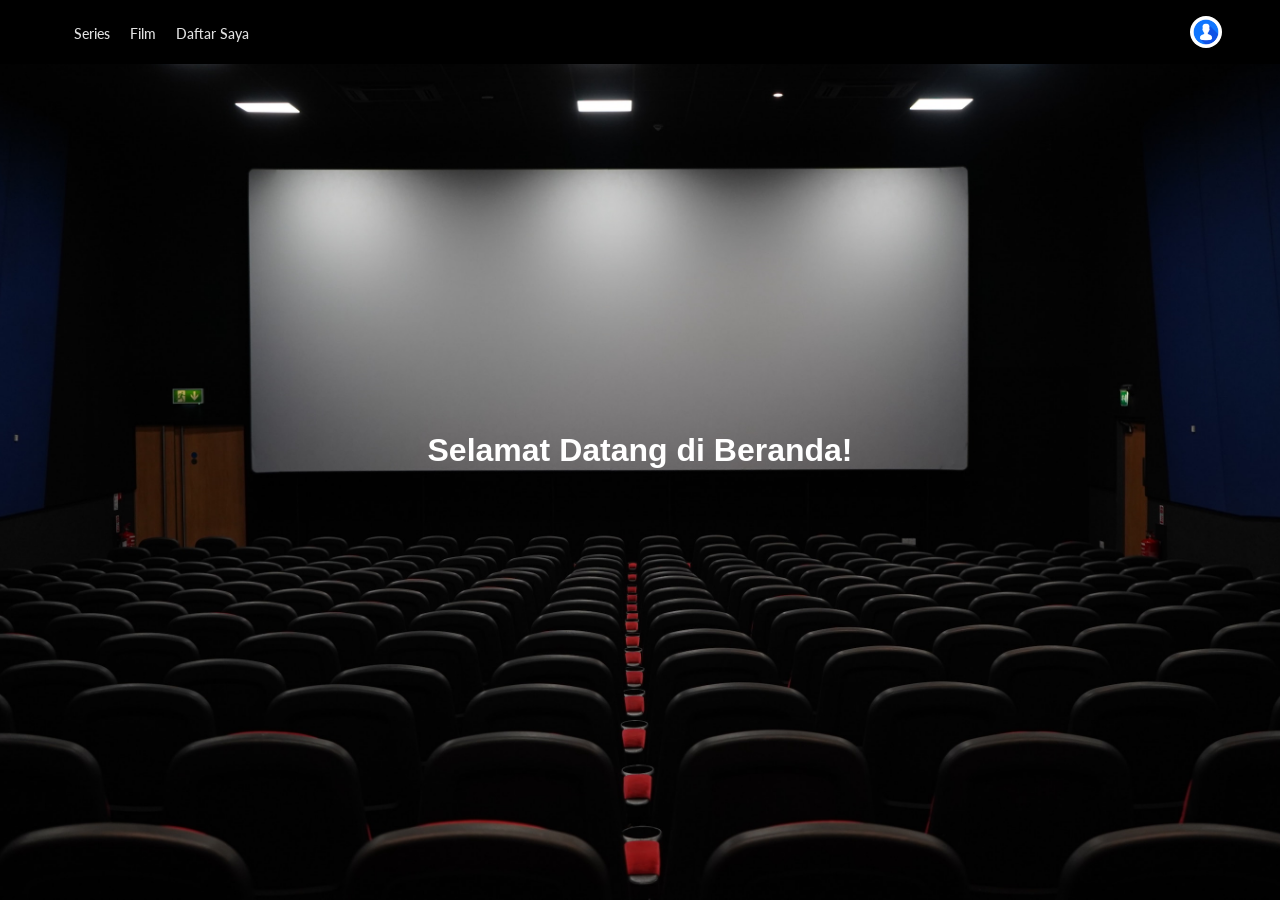
==== pages/beranda.html @ 5e4adbcf "Fix beranda" ====
<!DOCTYPE html>
<html lang="en">
<head>
    <meta charset="UTF-8">
    <meta name="viewport" content="width=device-width, initial-scale=1.0">
    <title>Beranda - ChillFlix</title>
    <link rel="shortcut icon" href="../img/mini-logo.png" type="image/x-icon">
    <link rel="stylesheet" href="../style/beranda.css">
</head>
<body class="body">

    <nav class="navbar">
        <div class="nav-left">
            <a href="#" class="logo-link">
                <i class="fa-solid fa-clapperboard" style="color: white; font-size: 28px;"></i>
            </a>
            <ul class="nav-links">
                <li><a href="#">Series</a></li>
                <li><a href="#">Film</a></li>
                <li><a href="#">Daftar Saya</a></li>
            </ul>
        </div>
        <div class="nav-right">
    <div class="profile-container">
        <input type="checkbox" id="profile-toggle" class="profile-toggle-checkbox">
        
        <label for="profile-toggle" class="profile-toggle-label">
            <img src="../img/profile.jpg" alt="Profile" class="profile-pic">
            <i class="fa-solid fa-caret-down arrow-icon"></i>
        </label>
        
        <div class="dropdown-menu">
            <ul>
                <li><a href="#"><i class="fa-solid fa-user"></i> Profil Saya</a></li>
                <li><a href="#"><i class="fa-solid fa-star"></i> Ubah Premium</a></li>
                <li><a href="../index.html"><i class="fa-solid fa-arrow-right-from-bracket"></i> Keluar</a></li>
            </ul>
        </div>
    </div>
</div>
    </nav>
    <main class="content">
        <h1 style="color: white; font-family: sans-serif;">Selamat Datang di Beranda!</h1>
    </main>

    <script src="../js/beranda.js"></script>

</body>
</html>
---- style/beranda.css ----
@import url(./main.css);
.body {
    display: flex;
    flex-direction: column;
    align-items: center;
    justify-content: center;
    width: 100vw;
    height: 100vh;
    background-image: url('../img/BG.jpg');
    background-repeat: no-repeat;
    background-size: cover;
    background-position: center;
    background-attachment: fixed;
}

.navbar {
    position: fixed;
    top: 0;
    left: 0;
    width: 100%;
    display: flex;
    justify-content: space-between;
    align-items: center;
    padding: 16px 50px;
    background: #000000; /* Warna latar belakang solid hitam */
    z-index: 1000;
}

.nav-left {
    display: flex;
    align-items: center;
    gap: 24px;
}

.nav-links {
    list-style: none;
    display: flex;
    gap: 20px;
}

.nav-links a {
    color: #E0E0E0;
    text-decoration: none;
    font-size: 14px;
    font-weight: 500;
}

.nav-links a:hover {
    color: white;
}

.profile-container {
    position: relative;
}

.profile-toggle-checkbox {
    /* Sembunyikan checkbox-nya dari pandangan */
    display: none;
}

.profile-toggle-label {
    /* Jadikan label sebagai pemicu klik */
    display: flex;
    align-items: center;
    cursor: pointer;
}

.profile-pic {
    width: 32px;
    height: 32px;
    border-radius: 50%;
    object-fit: cover;
}

.dropdown-menu {
    display: none; 
    position: absolute;
    top: 130%;
    right: 0;
    background-color: #181A1C;
    border: 1px solid #3A3B3C;
    border-radius: 4px;
    width: 200px;
    box-shadow: 0 8px 16px rgba(0,0,0,0.2);
}

.profile-toggle-checkbox:checked ~ .dropdown-menu {
    display: block;
}
.arrow-icon {
    color: white;
    margin-left: 8px;
}

/* Gaya untuk dropdown menu */
.dropdown-menu {
    display: none; /* Sembunyikan secara default */
    position: absolute;
    top: 130%; /* Posisikan sedikit di bawah ikon profil */
    right: 0;
    background-color: #181A1C;
    border: 1px solid #3A3B3C;
    border-radius: 4px;
    width: 200px;
    box-shadow: 0 8px 16px rgba(0,0,0,0.2);
}

/* Kelas 'active' untuk menampilkan menu */
.dropdown-menu.active {
    display: block;
}

.dropdown-menu ul {
    list-style: none;
    padding: 8px 0;
    margin: 0;
}

.dropdown-menu li a {
    display: flex;
    align-items: center;
    gap: 12px;
    padding: 10px 16px;
    font-size: 14px;
    color: #E0E0E0;
    text-decoration: none;
}

.dropdown-menu li a:hover {
    background-color: #3D4142;
}

.dropdown-menu li a i {
    width: 16px; /* Memberi ruang yang konsisten untuk ikon */
}
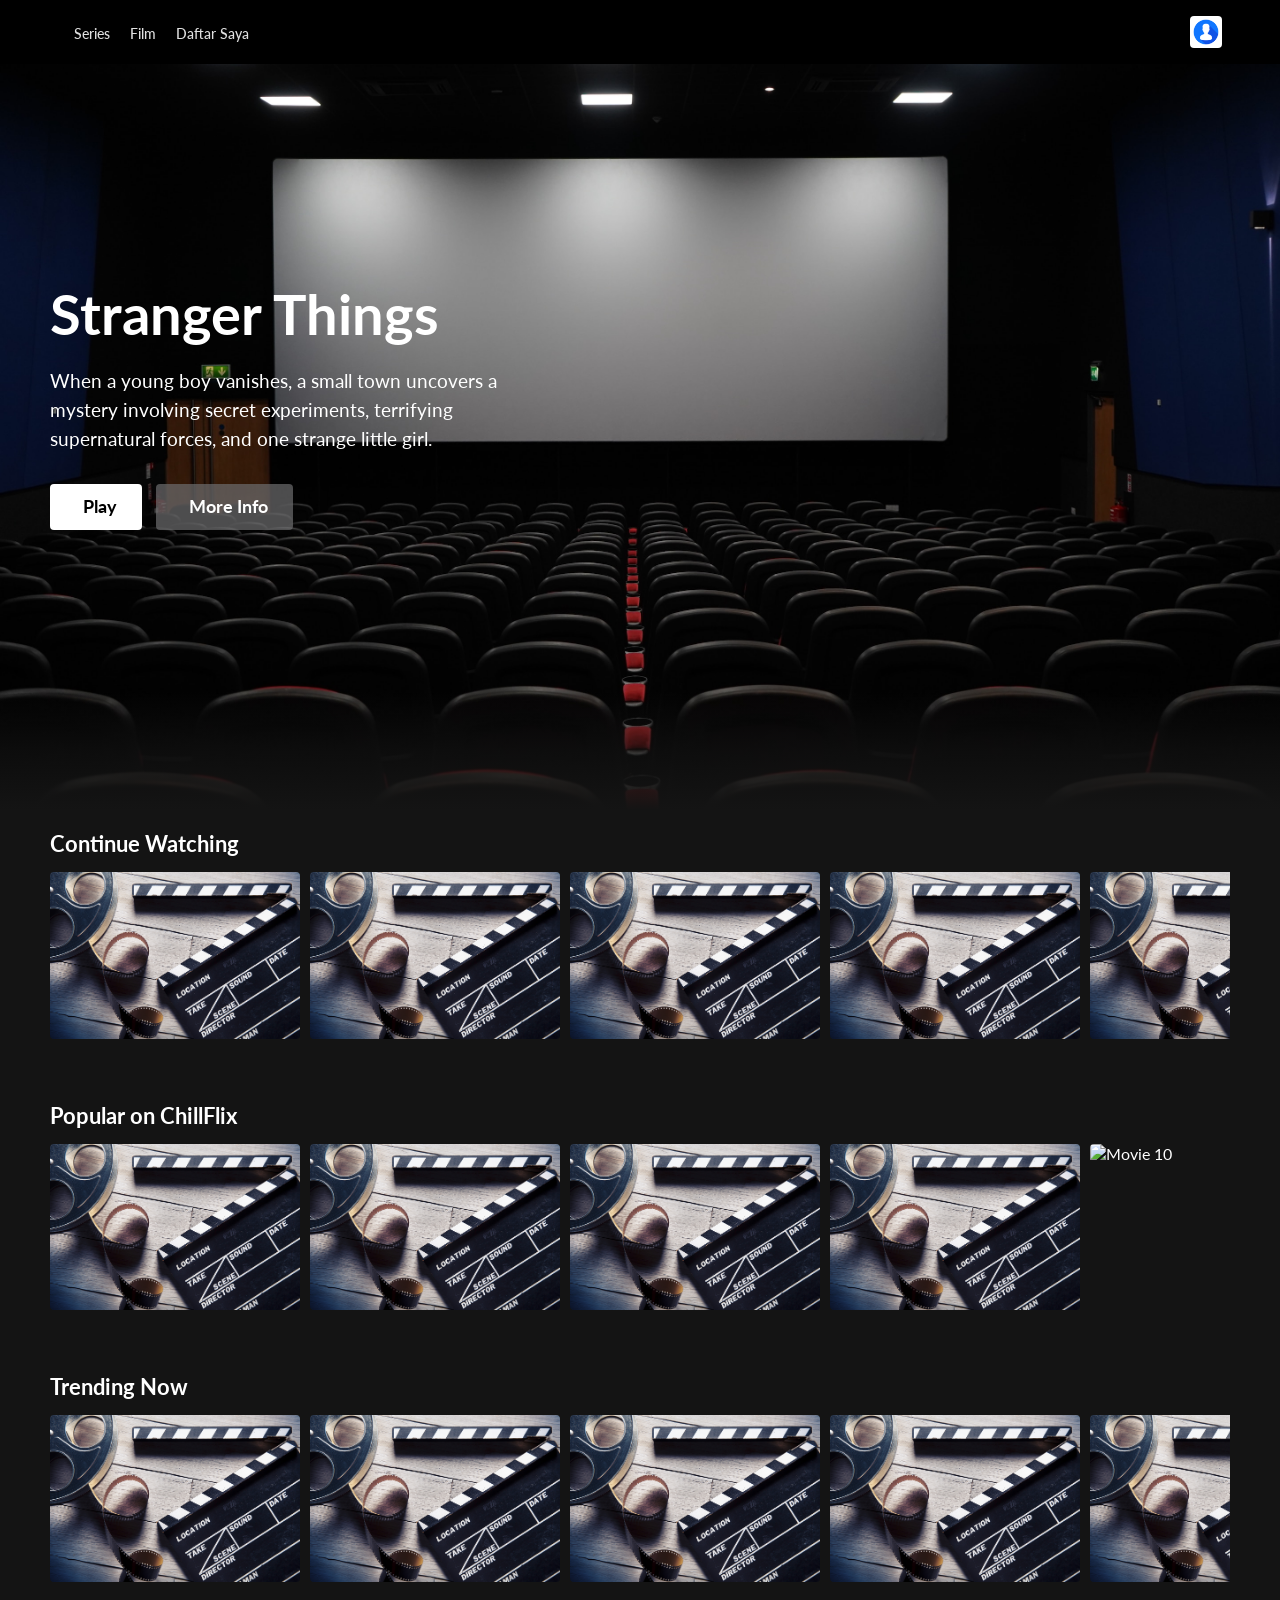
==== commit 5710e13b: "Slider, content" ====
--- a/pages/beranda.html
+++ b/pages/beranda.html
@@ -39,11 +39,52 @@
     </div>
 </div>
     </nav>
-    <main class="content">
-        <h1 style="color: white; font-family: sans-serif;">Selamat Datang di Beranda!</h1>
-    </main>
+    <section class="hero">
+      <div class="hero-content">
+        <h1 class="hero-title">Stranger Things</h1>
+        <p class="hero-description">
+          When a young boy vanishes, a small town uncovers a mystery involving secret experiments, terrifying supernatural forces, and one strange little girl.
+        </p>
+        <div class="hero-buttons">
+          <button class="btn btn-play"><i class="fas fa-play"></i> Play</button>
+          <button class="btn btn-info"><i class="fas fa-info-circle"></i> More Info</button>
+        </div>
+      </div>
+      <div class="hero-fade"></div>
+    </section>
 
-    <script src="../js/beranda.js"></script>
+    <section class="carousel">
+      <h2 class="carousel-title">Continue Watching</h2>
+      <div class="movie-list">
+        <div class="movie-item"><img src="../img/film.jpg" alt="Movie 1"></div>
+        <div class="movie-item"><img src="../img/film.jpg" alt="Movie 2"></div>
+        <div class="movie-item"><img src="../img/film.jpg" alt="Movie 3"></div>
+        <div class="movie-item"><img src="../img/film.jpg" alt="Movie 4"></div>
+        <div class="movie-item"><img src="../img/film.jpg" alt="Movie 5"></div>
+      </div>
+    </section>
+
+    <section class="carousel">
+      <h2 class="carousel-title">Popular on ChillFlix</h2>
+      <div class="movie-list">
+        <div class="movie-item"><img src="../img/film.jpg" alt="Movie 6"></div>
+        <div class="movie-item"><img src="../img/film.jpg" alt="Movie 7"></div>
+        <div class="movie-item"><img src="../img/film.jpg" alt="Movie 8"></div>
+        <div class="movie-item"><img src="../img/film.jpg" alt="Movie 9"></div>
+        <div class="movie-item"><img src="../img/mfilm.jpg" alt="Movie 10"></div>
+      </div>
+    </section>
+
+     <section class="carousel">
+      <h2 class="carousel-title">Trending Now</h2>
+      <div class="movie-list">
+        <div class="movie-item"><img src="../img/film.jpg" alt="Movie 11"></div>
+        <div class="movie-item"><img src="../img/film.jpg" alt="Movie 12"></div>
+        <div class="movie-item"><img src="../img/film.jpg" alt="Movie 13"></div>
+        <div class="movie-item"><img src="../img/film.jpg" alt="Movie 14"></div>
+        <div class="movie-item"><img src="../img/film.jpg" alt="Movie 15"></div>
+      </div>
+    </section>
 
 </body>
 </html>
--- a/style/beranda.css
+++ b/style/beranda.css
@@ -1,17 +1,4 @@
 @import url(./main.css);
-.body {
-    display: flex;
-    flex-direction: column;
-    align-items: center;
-    justify-content: center;
-    width: 100vw;
-    height: 100vh;
-    background-image: url('../img/BG.jpg');
-    background-repeat: no-repeat;
-    background-size: cover;
-    background-position: center;
-    background-attachment: fixed;
-}
 
 .navbar {
     position: fixed;
@@ -132,4 +119,172 @@
 
 .dropdown-menu li a i {
     width: 16px; /* Memberi ruang yang konsisten untuk ikon */
+}
+
+/* General Body Styles */
+body {
+    background-color: #141414;
+    color: #fff;
+    font-family: 'Helvetica Neue', Helvetica, Arial, sans-serif;
+    margin: 0;
+    padding: 0;
+}
+
+/* Header Styles */
+.header {
+    position: fixed;
+    top: 0;
+    width: 100%;
+    display: flex;
+    justify-content: space-between;
+    align-items: center;
+    padding: 20px 50px;
+    background-color: rgba(20, 20, 20, 0.8); /* Semi-transparent background */
+    z-index: 1000;
+    transition: background-color 0.3s;
+}
+
+.header-left, .header-right {
+    display: flex;
+    align-items: center;
+    gap: 20px;
+}
+
+.logo {
+    height: 35px;
+}
+
+.main-nav a {
+    color: #e5e5e5;
+    text-decoration: none;
+    margin-left: 20px;
+    transition: color 0.2s;
+}
+
+.main-nav a:hover {
+    color: #fff;
+}
+
+.profile-pic {
+    height: 32px;
+    border-radius: 4px;
+}
+
+.header-right i {
+    font-size: 1.2rem;
+    cursor: pointer;
+}
+
+
+/* Hero Section */
+.hero {
+    position: relative;
+    height: 90vh;
+    display: flex;
+    align-items: center;
+    padding-left: 50px;
+    background-image: url('../img/BG.jpg'); /* Pastikan path gambar ini benar */
+    background-size: cover;
+    background-position: center top;
+}
+
+.hero-content {
+    max-width: 500px;
+    z-index: 10;
+}
+
+.hero-title {
+    font-size: 3.5rem;
+    font-weight: bold;
+    margin-bottom: 20px;
+}
+
+.hero-description {
+    font-size: 1.2rem;
+    line-height: 1.5;
+    margin-bottom: 30px;
+}
+
+.hero-buttons .btn {
+    padding: 12px 25px;
+    border: none;
+    border-radius: 4px;
+    font-size: 1.1rem;
+    font-weight: bold;
+    cursor: pointer;
+    margin-right: 10px;
+    transition: background-color 0.2s;
+}
+
+.btn-play {
+    background-color: #fff;
+    color: #000;
+}
+
+.btn-play:hover {
+    background-color: rgba(255, 255, 255, 0.75);
+}
+
+.btn-info {
+    background-color: rgba(109, 109, 110, 0.7);
+    color: #fff;
+}
+
+.btn-info:hover {
+    background-color: rgba(109, 109, 110, 0.4);
+}
+
+.btn i {
+    margin-right: 8px;
+}
+
+/* Efek gradien di bawah hero section */
+.hero-fade {
+    position: absolute;
+    bottom: 0;
+    left: 0;
+    right: 0;
+    height: 7.4rem;
+    background: linear-gradient(180deg, transparent, rgba(20, 20, 20, 0.6), #141414);
+}
+
+
+/* Movie Carousel */
+.carousel {
+    padding: 20px 50px;
+}
+
+.carousel-title {
+    font-size: 1.4rem;
+    font-weight: bold;
+    margin-bottom: 15px;
+}
+
+.movie-list {
+    display: flex;
+    overflow-x: auto; /* Memungkinkan scroll horizontal */
+    overflow-y: hidden;
+    padding-bottom: 20px; /* Memberi ruang untuk scrollbar */
+    gap: 10px;
+}
+
+/* Sembunyikan scrollbar tapi tetap fungsional */
+.movie-list::-webkit-scrollbar {
+    display: none;
+}
+
+.movie-item {
+    flex-shrink: 0;
+    width: 250px; /* Lebar poster film */
+    transition: transform 0.2s ease-in-out;
+}
+
+.movie-item img {
+    width: 100%;
+    border-radius: 4px;
+}
+
+.movie-item:hover {
+    transform: scale(1.05); /* Efek zoom saat hover */
+    cursor: pointer;
 }
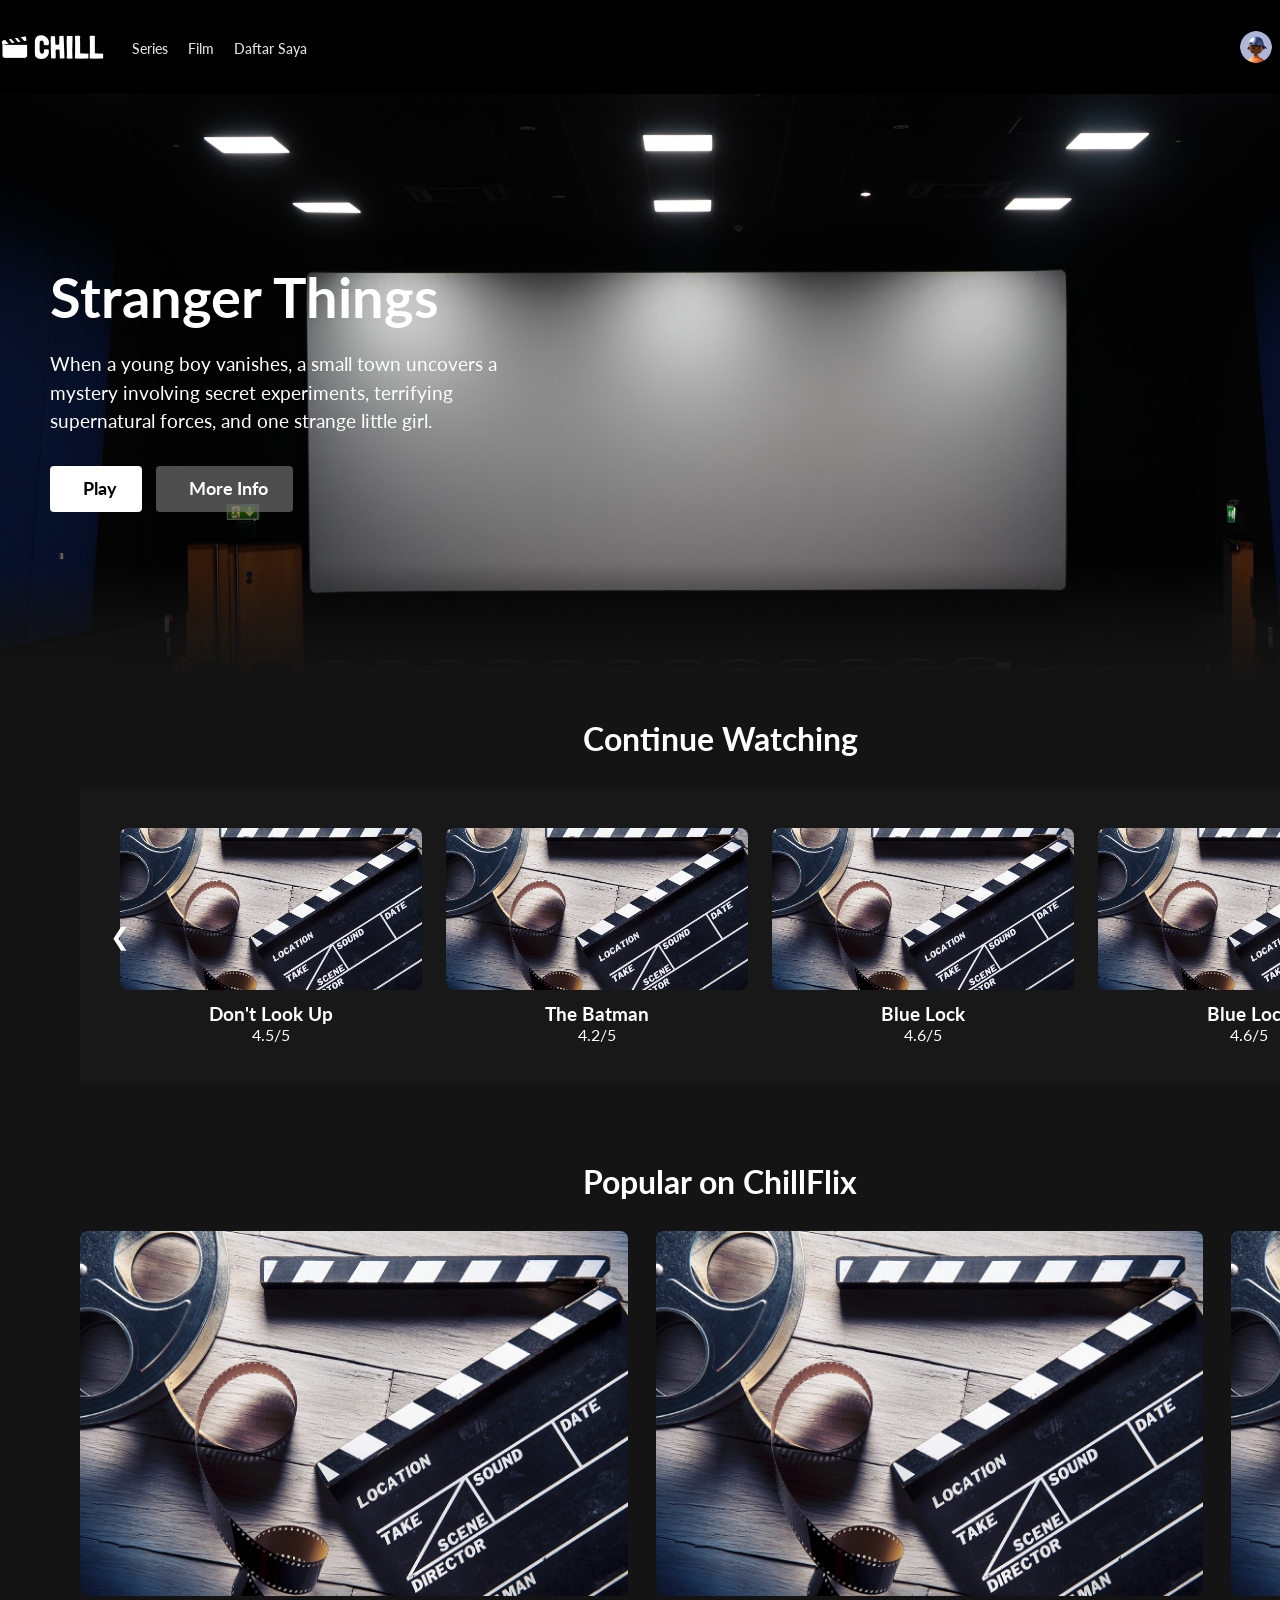
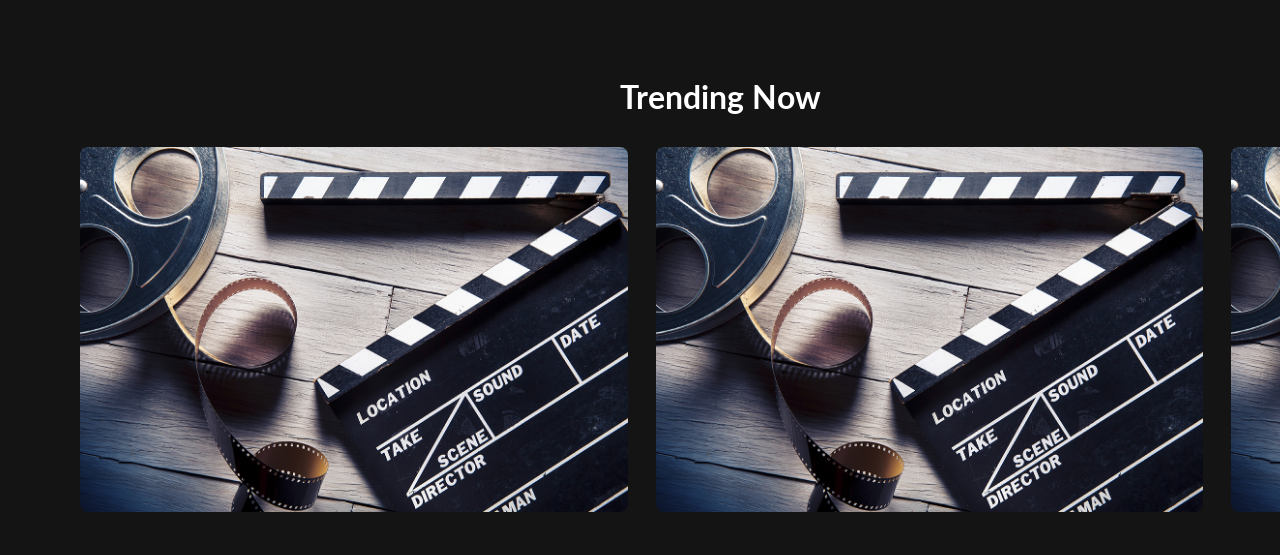
==== commit cd72cac7: "Slider.js" ====
--- a/pages/beranda.html
+++ b/pages/beranda.html
@@ -12,7 +12,8 @@
     <nav class="navbar">
         <div class="nav-left">
             <a href="#" class="logo-link">
-                <i class="fa-solid fa-clapperboard" style="color: white; font-size: 28px;"></i>
+                <img src="../img/logo-chill.png" alt="ChillFlix Logo">
+                <i class="fa-solid fa-clapperboard"></i>
             </a>
             <ul class="nav-links">
                 <li><a href="#">Series</a></li>
@@ -25,7 +26,7 @@
         <input type="checkbox" id="profile-toggle" class="profile-toggle-checkbox">
         
         <label for="profile-toggle" class="profile-toggle-label">
-            <img src="../img/profile.jpg" alt="Profile" class="profile-pic">
+            <img src="../img/profile.png" alt="Profile" class="profile-pic">
             <i class="fa-solid fa-caret-down arrow-icon"></i>
         </label>
         
@@ -55,13 +56,18 @@
 
     <section class="carousel">
       <h2 class="carousel-title">Continue Watching</h2>
-      <div class="movie-list">
-        <div class="movie-item"><img src="../img/film.jpg" alt="Movie 1"></div>
-        <div class="movie-item"><img src="../img/film.jpg" alt="Movie 2"></div>
-        <div class="movie-item"><img src="../img/film.jpg" alt="Movie 3"></div>
-        <div class="movie-item"><img src="../img/film.jpg" alt="Movie 4"></div>
-        <div class="movie-item"><img src="../img/film.jpg" alt="Movie 5"></div>
+      <div class="slider-container">
+    <div class="slider-container">
+        <button class="nav-button left">&#10094;</button>
+        <div class="film-slider">
+            <!-- Konten film akan diisi oleh JavaScript -->
+        </div>
+        <button class="nav-button right">&#10095;</button>
       </div>
+    
+    
+</div>
+
     </section>
 
     <section class="carousel">
@@ -71,7 +77,7 @@
         <div class="movie-item"><img src="../img/film.jpg" alt="Movie 7"></div>
         <div class="movie-item"><img src="../img/film.jpg" alt="Movie 8"></div>
         <div class="movie-item"><img src="../img/film.jpg" alt="Movie 9"></div>
-        <div class="movie-item"><img src="../img/mfilm.jpg" alt="Movie 10"></div>
+        <div class="movie-item"><img src="../img/film.jpg" alt="Movie 10"></div>
       </div>
     </section>
 
@@ -87,4 +93,6 @@
     </section>
 
 </body>
-</html>+</html>
+
+<script src="../pages/slider-film.js" defer></script>
--- a/style/beranda.css
+++ b/style/beranda.css
@@ -3,12 +3,14 @@
 .navbar {
     position: fixed;
     top: 0;
-    left: 0;
-    width: 100%;
+    left: 50%;
+    transform: translateX(-50%);
+    width: 1440px;
+    height: 94px;
     display: flex;
     justify-content: space-between;
     align-items: center;
-    padding: 16px 50px;
+    padding: 25px 80px;
     background: #000000; /* Warna latar belakang solid hitam */
     z-index: 1000;
 }
@@ -17,6 +19,23 @@
     display: flex;
     align-items: center;
     gap: 24px;
+}
+
+.logo-link {
+    display: flex;
+    align-items: center;
+    gap: 4px;
+    height: 44px;
+    text-decoration: none;
+}
+
+.logo-link img {
+    height: 100%;
+}
+
+.logo-link i {
+    font-size: 28px;
+    color: white;
 }
 
 .nav-links {
@@ -41,15 +60,15 @@
 }
 
 .profile-toggle-checkbox {
-    /* Sembunyikan checkbox-nya dari pandangan */
     display: none;
 }
 
 .profile-toggle-label {
-    /* Jadikan label sebagai pemicu klik */
     display: flex;
     align-items: center;
     cursor: pointer;
+    gap: 8px;
+    height: 40px;
 }
 
 .profile-pic {
@@ -59,24 +78,8 @@
     object-fit: cover;
 }
 
-.dropdown-menu {
-    display: none; 
-    position: absolute;
-    top: 130%;
-    right: 0;
-    background-color: #181A1C;
-    border: 1px solid #3A3B3C;
-    border-radius: 4px;
-    width: 200px;
-    box-shadow: 0 8px 16px rgba(0,0,0,0.2);
-}
-
-.profile-toggle-checkbox:checked ~ .dropdown-menu {
-    display: block;
-}
 .arrow-icon {
     color: white;
-    margin-left: 8px;
 }
 
 /* Gaya untuk dropdown menu */
@@ -92,11 +95,9 @@
     box-shadow: 0 8px 16px rgba(0,0,0,0.2);
 }
 
-/* Kelas 'active' untuk menampilkan menu */
-.dropdown-menu.active {
+.profile-toggle-checkbox:checked ~ .dropdown-menu {
     display: block;
 }
-
 .dropdown-menu ul {
     list-style: none;
     padding: 8px 0;
@@ -130,58 +131,18 @@
     padding: 0;
 }
 
-/* Header Styles */
-.header {
-    position: fixed;
-    top: 0;
-    width: 100%;
-    display: flex;
-    justify-content: space-between;
-    align-items: center;
-    padding: 20px 50px;
-    background-color: rgba(20, 20, 20, 0.8); /* Semi-transparent background */
-    z-index: 1000;
-    transition: background-color 0.3s;
-}
-
-.header-left, .header-right {
-    display: flex;
-    align-items: center;
-    gap: 20px;
-}
-
-.logo {
-    height: 35px;
-}
-
-.main-nav a {
-    color: #e5e5e5;
-    text-decoration: none;
-    margin-left: 20px;
-    transition: color 0.2s;
-}
-
-.main-nav a:hover {
-    color: #fff;
-}
-
-.profile-pic {
-    height: 32px;
-    border-radius: 4px;
-}
-
-.header-right i {
-    font-size: 1.2rem;
-    cursor: pointer;
-}
-
 
 /* Hero Section */
 .hero {
     position: relative;
-    height: 90vh;
-    display: flex;
-    align-items: center;
+    width: 1440px;
+    height: 587px;
+    margin: 94px auto 0;
+    display: flex;
+    flex-direction: column;
+    justify-content: center;
+    align-items: flex-start;
+    gap: 10px;
     padding-left: 50px;
     background-image: url('../img/BG.jpg'); /* Pastikan path gambar ini benar */
     background-size: cover;
@@ -250,41 +211,94 @@
 
 
 /* Movie Carousel */
-.carousel {
-    padding: 20px 50px;
+.carousel,
+.carousel-continue {
+    display: flex;
+    flex-direction: column;
+    width: 1440px;
+    margin: 0 auto;
+    padding: 40px 80px;
+    gap: 32px;
 }
 
 .carousel-title {
-    font-size: 1.4rem;
-    font-weight: bold;
-    margin-bottom: 15px;
+    font-weight: 700;
+    font-size: 32px;
+    line-height: 110%;
+    letter-spacing: 0;
+    text-align: center;
+    margin-bottom: 0; /* Replaced by gap on .carousel */
+}
+
+.slider-container {
+    background-color: #181818;
+    padding: 20px;
+    position: relative;
+}
+
+h2 {
+    color: white;
+}
+
+.film-slider {
+    display: flex;
+    overflow-x: auto;
+    scroll-behavior: smooth;
+    gap: 24px;
+}
+
+.film-item {
+    color: white;
+    text-align: center;
+    flex-shrink: 0;
+    width: 302px;
+}
+.film-item img {
+    width: 100%;
+    height: 162px;
+    border-radius: 8px;
+    object-fit: cover;
+    margin-bottom: 10px;
 }
 
 .movie-list {
     display: flex;
-    overflow-x: auto; /* Memungkinkan scroll horizontal */
-    overflow-y: hidden;
-    padding-bottom: 20px; /* Memberi ruang untuk scrollbar */
-    gap: 10px;
-}
-
-/* Sembunyikan scrollbar tapi tetap fungsional */
+    gap: 28px;
+    overflow-x: auto;
+    scroll-behavior: smooth;
+    /* Hiding the scrollbar for a cleaner look across browsers */
+    -ms-overflow-style: none;  /* IE and Edge */
+    scrollbar-width: none;  /* Firefox */
+}
+
 .movie-list::-webkit-scrollbar {
     display: none;
 }
 
 .movie-item {
-    flex-shrink: 0;
-    width: 250px; /* Lebar poster film */
-    transition: transform 0.2s ease-in-out;
+    flex-shrink: 0; /* Prevent items from shrinking */
 }
 
 .movie-item img {
-    width: 100%;
-    border-radius: 4px;
-}
-
-.movie-item:hover {
-    transform: scale(1.05); /* Efek zoom saat hover */
+    height: 365px;
+    border-radius: 8px;
+}
+
+.nav-button {
+    background: none;
+    border: none;
+    color: white;
+    font-size: 24px;
     cursor: pointer;
-}+    position: absolute;
+    top: 50%;
+    transform: translateY(-50%);
+}
+
+.nav-button.left {
+    left: 10px;
+}
+
+.nav-button.right {
+    right: 10px;
+}
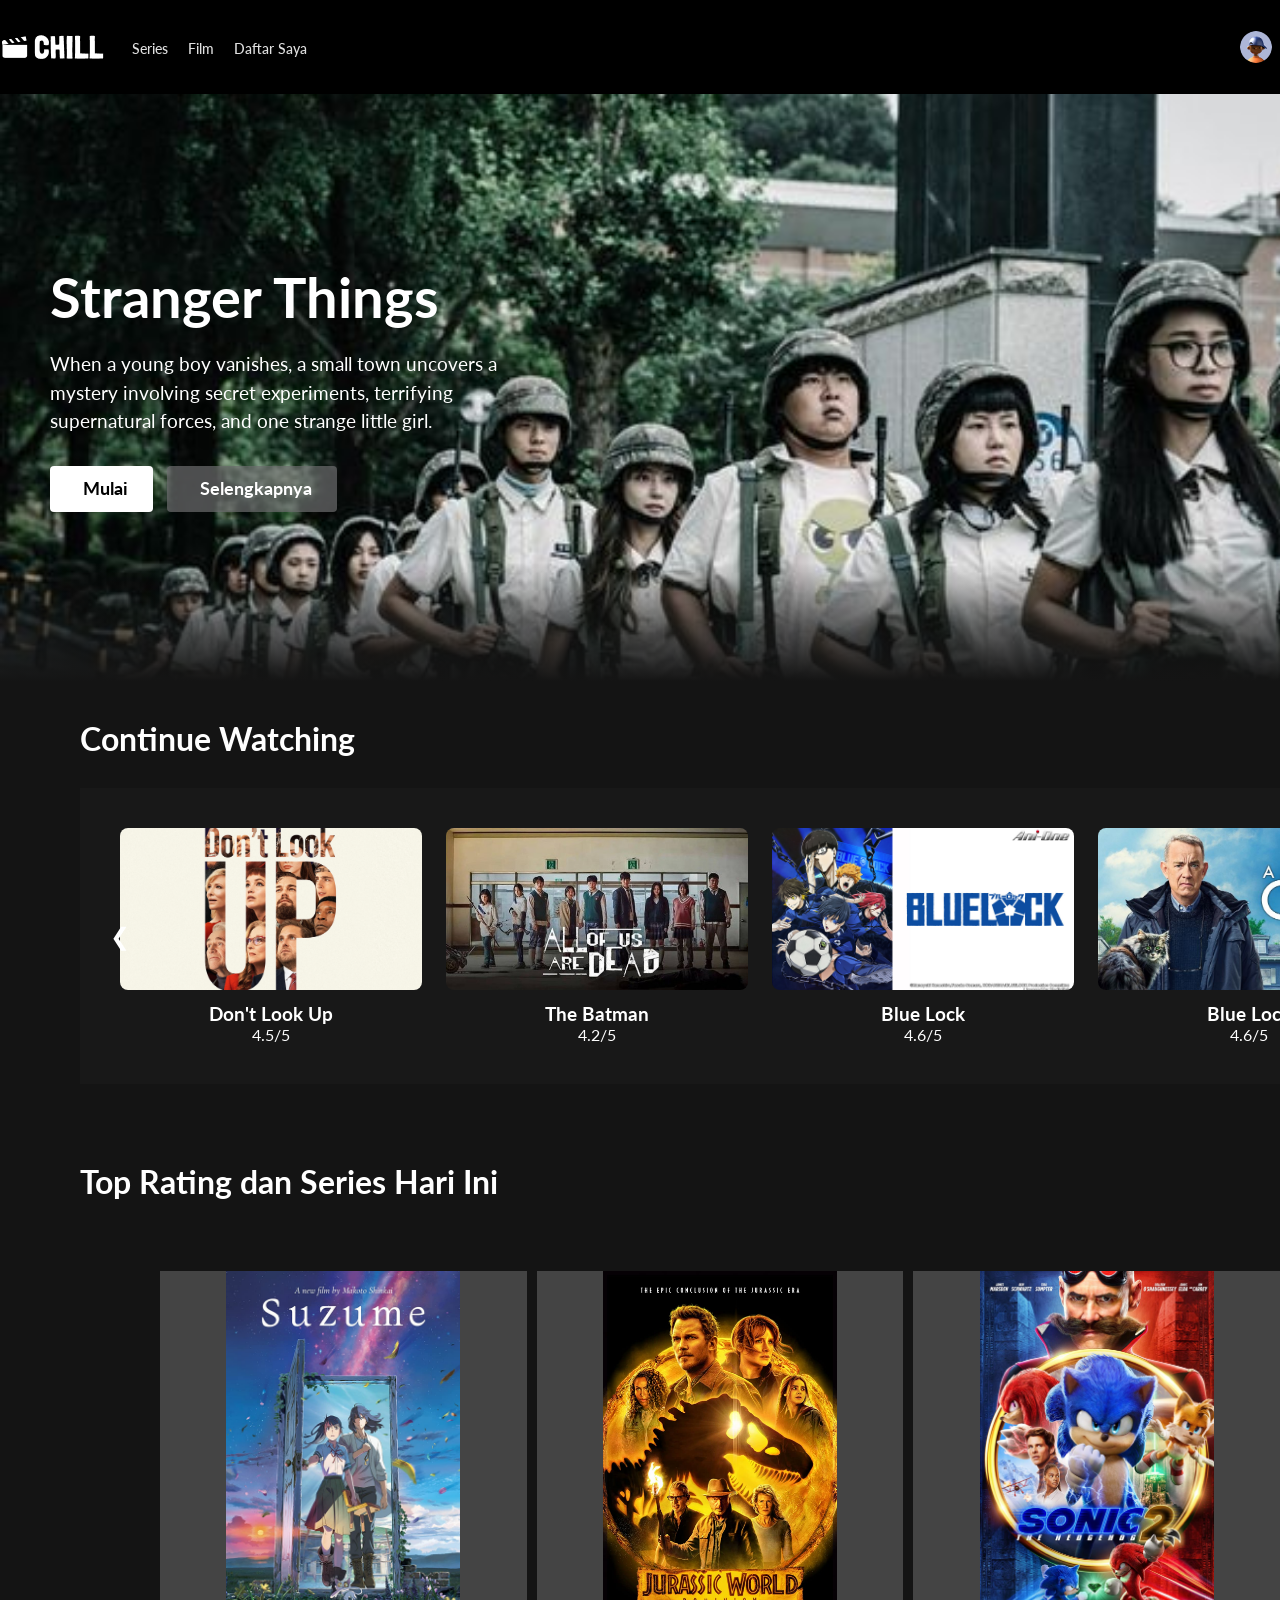
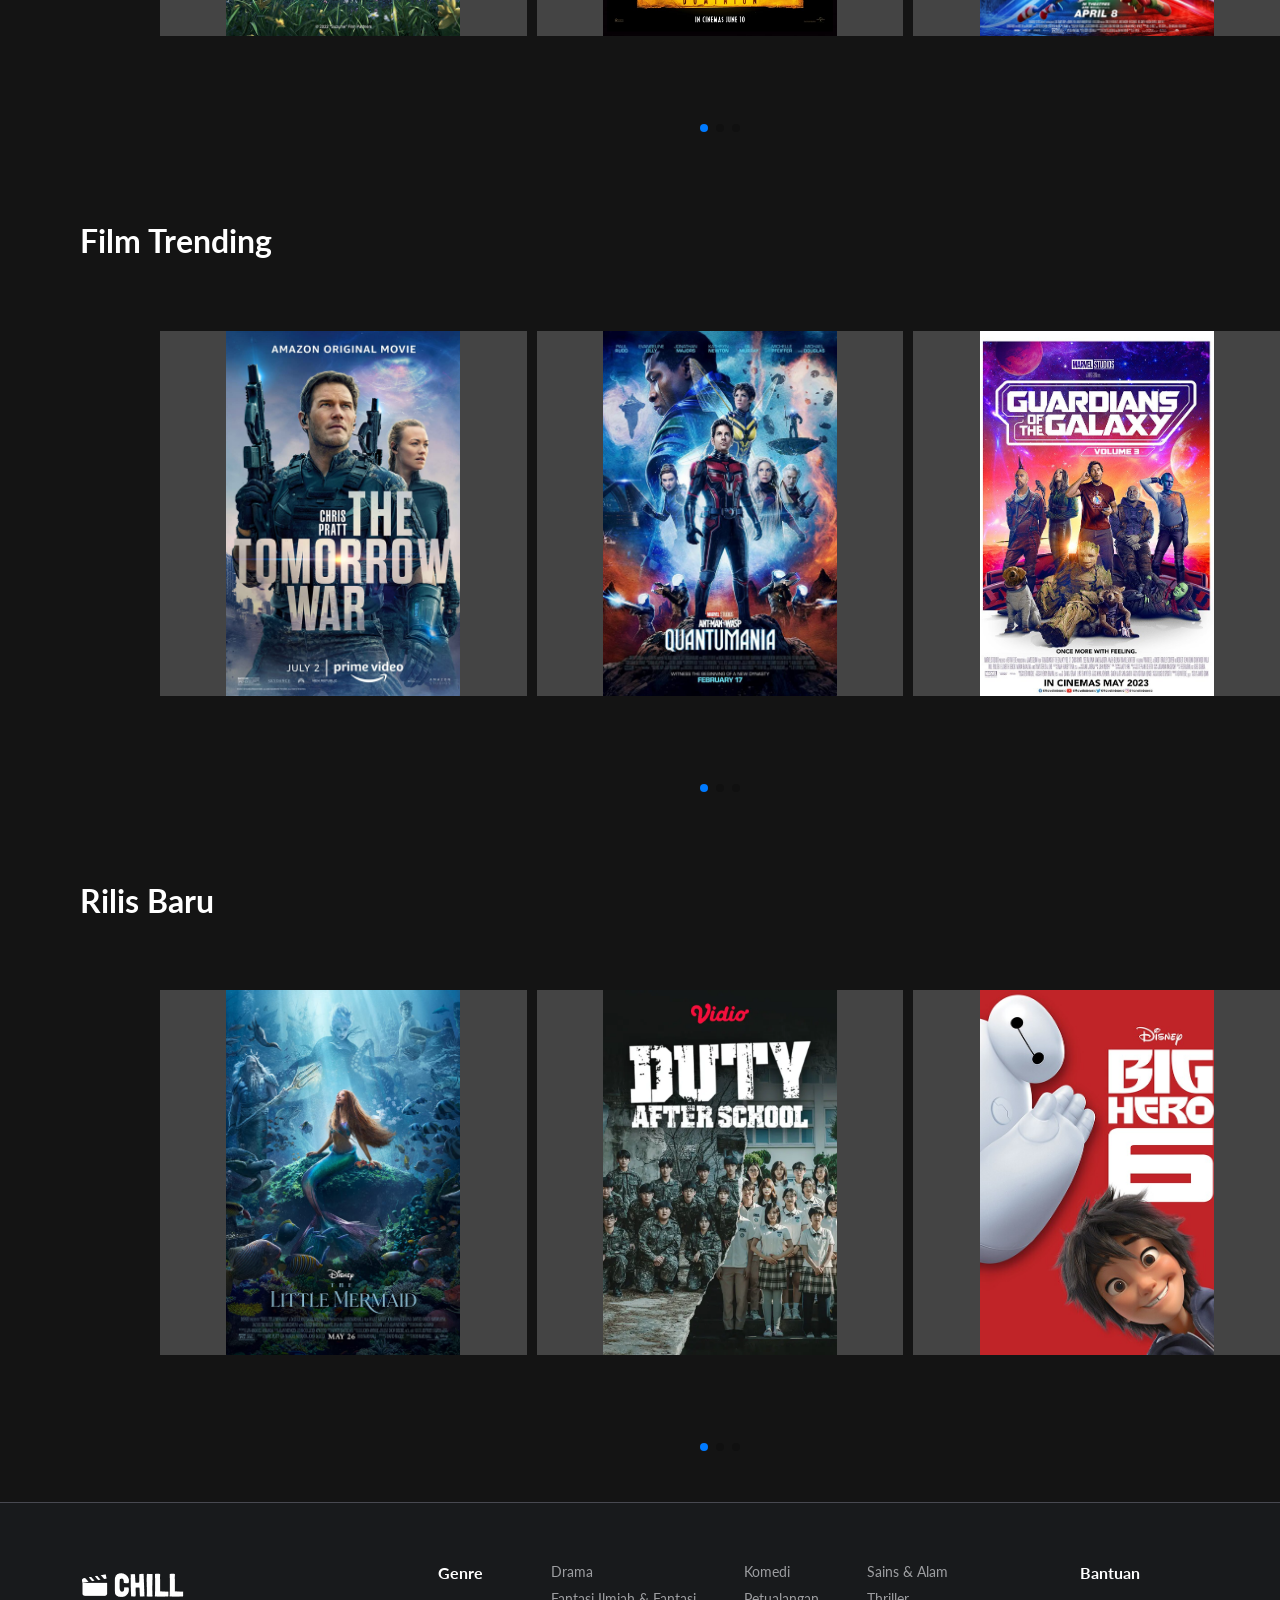
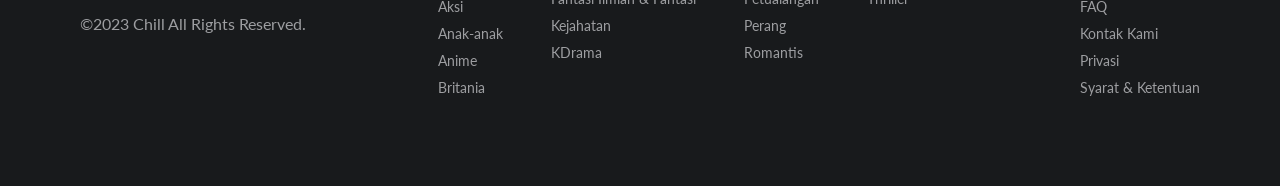
==== commit dc39aa00: "Complate" ====
--- a/pages/beranda.html
+++ b/pages/beranda.html
@@ -47,15 +47,15 @@
           When a young boy vanishes, a small town uncovers a mystery involving secret experiments, terrifying supernatural forces, and one strange little girl.
         </p>
         <div class="hero-buttons">
-          <button class="btn btn-play"><i class="fas fa-play"></i> Play</button>
-          <button class="btn btn-info"><i class="fas fa-info-circle"></i> More Info</button>
+          <button class="btn btn-play"><i class="fas fa-play"></i> Mulai</button>
+          <button class="btn btn-info"><i class="fas fa-info-circle"></i>Selengkapnya</button>
         </div>
       </div>
       <div class="hero-fade"></div>
     </section>
 
-    <section class="carousel">
-      <h2 class="carousel-title">Continue Watching</h2>
+    <section class="container">
+      <h2 class="container-title">Continue Watching</h2>
       <div class="slider-container">
     <div class="slider-container">
         <button class="nav-button left">&#10094;</button>
@@ -63,35 +63,128 @@
             <!-- Konten film akan diisi oleh JavaScript -->
         </div>
         <button class="nav-button right">&#10095;</button>
-      </div>
-    
-    
-</div>
-
+    </div>
     </section>
 
-    <section class="carousel">
-      <h2 class="carousel-title">Popular on ChillFlix</h2>
-      <div class="movie-list">
-        <div class="movie-item"><img src="../img/film.jpg" alt="Movie 6"></div>
-        <div class="movie-item"><img src="../img/film.jpg" alt="Movie 7"></div>
-        <div class="movie-item"><img src="../img/film.jpg" alt="Movie 8"></div>
-        <div class="movie-item"><img src="../img/film.jpg" alt="Movie 9"></div>
-        <div class="movie-item"><img src="../img/film.jpg" alt="Movie 10"></div>
+    <section class="container">
+      <h2 class="container-title">Top Rating dan Series Hari Ini</h2>
+      <div class="swiper mySwiper">
+        <div class="swiper-wrapper">
+          <div class="swiper-slide"><img src="../img/rate1-suzume.png"></div>
+          <div class="swiper-slide"><img src="../img/rating/2.png"></div>
+          <div class="swiper-slide"><img src="../img/rating/3.png"></div>
+          <div class="swiper-slide"><img src="../img/rating/4.png"></div>
+          <div class="swiper-slide"><img src="../img/rating/5.png"></div>
+          
+       </div>
+       <div class="swiper-pagination"></div>
       </div>
     </section>
 
-     <section class="carousel">
-      <h2 class="carousel-title">Trending Now</h2>
-      <div class="movie-list">
-        <div class="movie-item"><img src="../img/film.jpg" alt="Movie 11"></div>
-        <div class="movie-item"><img src="../img/film.jpg" alt="Movie 12"></div>
-        <div class="movie-item"><img src="../img/film.jpg" alt="Movie 13"></div>
-        <div class="movie-item"><img src="../img/film.jpg" alt="Movie 14"></div>
-        <div class="movie-item"><img src="../img/film.jpg" alt="Movie 15"></div>
+    <section class="container">
+      <h2 class="container-title">Film Trending</h2>
+      <div class="swiper mySwiper">
+        <div class="swiper-wrapper">
+          <div class="swiper-slide"><img src="../img/trend/1.png"></div>
+          <div class="swiper-slide"><img src="../img/trend/2.png"></div>
+          <div class="swiper-slide"><img src="../img/trend/3.png"></div>
+          <div class="swiper-slide"><img src="../img/trend/4.png"></div>
+          <div class="swiper-slide"><img src="../img/trend/5.png"></div>
+          
+       </div>
+       <div class="swiper-pagination"></div>
       </div>
     </section>
 
+    <section class="container">
+      <h2 class="container-title">Rilis  Baru</h2>
+      <div class="swiper mySwiper">
+        <div class="swiper-wrapper">
+          <div class="swiper-slide"><img src="../img/rilis-new/1.png"></div>
+          <div class="swiper-slide"><img src="../img/rilis-new/2.png"></div>
+          <div class="swiper-slide"><img src="../img/rilis-new/3.png"></div>
+          <div class="swiper-slide"><img src="../img/rilis-new/4.png"></div>
+          <div class="swiper-slide"><img src="../img/rilis-new/5.png"></div>
+          
+          
+       </div>
+       <div class="swiper-pagination"></div>
+      </div>
+    </section>
+
+  <!-- Swiper JS -->
+  <script src="https://cdn.jsdelivr.net/npm/swiper@11/swiper-bundle.min.js"></script>
+
+  <!-- Initialize Swiper -->
+  <script>
+    var swiper = new Swiper(".mySwiper", {
+      direction: "horizontal", 
+      slidesPerView: 3,
+      spaceBetween: 10, 
+      pagination: {
+        el: ".swiper-pagination",
+        clickable: true,
+      },
+    });
+  </script>
+
+  <footer class="footer">
+  <div class="footer-container">
+    
+    <!-- Logo dan Hak Cipta -->
+    <div class="footer-logo">
+      <div class="logo-icon"><img src="../img/logo-chill.png" alt=""></div>
+      <p class="copyright">©2023 Chill All Rights Reserved.</p>
+    </div>
+
+    <!-- Genre -->
+    <div class="footer-genre">
+      <div class="genre-column">
+        <h4>Genre</h4>
+        <ul>
+          <li>Aksi</li>
+          <li>Anak-anak</li>
+          <li>Anime</li>
+          <li>Britania</li>
+        </ul>
+      </div>
+      <div class="genre-column">
+        <ul>
+          <li>Drama</li>
+          <li>Fantasi Ilmiah & Fantasi</li>
+          <li>Kejahatan</li>
+          <li>KDrama</li>
+        </ul>
+      </div>
+      <div class="genre-column">
+        <ul>
+          <li>Komedi</li>
+          <li>Petualangan</li>
+          <li>Perang</li>
+          <li>Romantis</li>
+        </ul>
+      </div>
+      <div class="genre-column">
+        <ul>
+          <li>Sains & Alam</li>
+          <li>Thriller</li>
+        </ul>
+      </div>
+    </div>
+
+    <!-- Bantuan -->
+    <div class="footer-help">
+      <h4>Bantuan</h4>
+      <ul>
+        <li>FAQ</li>
+        <li>Kontak Kami</li>
+        <li>Privasi</li>
+        <li>Syarat & Ketentuan</li>
+      </ul>
+    </div>
+
+  </div>
+</footer>
 </body>
 </html>
 
--- a/style/beranda.css
+++ b/style/beranda.css
@@ -1,4 +1,5 @@
 @import url(./main.css);
+@import url('https://cdn.jsdelivr.net/npm/swiper@11/swiper-bundle.min.css');
 
 .navbar {
     position: fixed;
@@ -33,10 +34,6 @@
     height: 100%;
 }
 
-.logo-link i {
-    font-size: 28px;
-    color: white;
-}
 
 .nav-links {
     list-style: none;
@@ -144,7 +141,7 @@
     align-items: flex-start;
     gap: 10px;
     padding-left: 50px;
-    background-image: url('../img/BG.jpg'); /* Pastikan path gambar ini benar */
+    background-image: url('../img/bg-awal.png'); /* Pastikan path gambar ini benar */
     background-size: cover;
     background-position: center top;
 }
@@ -210,9 +207,9 @@
 }
 
 
-/* Movie Carousel */
-.carousel,
-.carousel-continue {
+/* Movie container */
+.container,
+.container-continue {
     display: flex;
     flex-direction: column;
     width: 1440px;
@@ -221,13 +218,13 @@
     gap: 32px;
 }
 
-.carousel-title {
+.container-title {
     font-weight: 700;
     font-size: 32px;
     line-height: 110%;
     letter-spacing: 0;
-    text-align: center;
-    margin-bottom: 0; /* Replaced by gap on .carousel */
+    text-align: left;
+    margin-bottom: 0; /* Replaced by gap on .container */
 }
 
 .slider-container {
@@ -261,7 +258,33 @@
     margin-bottom: 10px;
 }
 
-.movie-list {
+.swiper {
+      /* Based on: Fixed (1,440px) Width, Hug (512px) Height */
+      width: 1440px;
+      max-width: 100%; /* Ensures responsiveness on smaller screens */
+      height: 512px;
+      margin: 0 auto; /* Let parent container's gap handle vertical spacing */
+      padding: 40px 80px; /* As per your padding values */
+      box-sizing: border-box;
+    }
+
+    .swiper-slide {
+      text-align: center;
+      font-size: 18px;
+      background: #444;
+      display: flex;
+      height: 365px; /* As per "Hug (365px)" */
+      justify-content: center;
+      align-items: center;
+    }
+
+    .swiper-slide img {
+      width: 234px; /* As per "Fixed (234px)" */
+      height: 365px; /* As per "Fixed (365px)" */
+      object-fit: cover;
+    }
+.movie-list,
+.movie-list-popular {
     display: flex;
     gap: 28px;
     overflow-x: auto;
@@ -271,18 +294,6 @@
     scrollbar-width: none;  /* Firefox */
 }
 
-.movie-list::-webkit-scrollbar {
-    display: none;
-}
-
-.movie-item {
-    flex-shrink: 0; /* Prevent items from shrinking */
-}
-
-.movie-item img {
-    height: 365px;
-    border-radius: 8px;
-}
 
 .nav-button {
     background: none;
@@ -302,3 +313,62 @@
 .nav-button.right {
     right: 10px;
 }
+
+/* Footer Section */
+.footer {
+    background-color: rgba(24, 26, 28, 1);
+    color: #9D9EA1; /* A soft grey for text */
+}
+
+.footer-container {
+    /* Based on: Fixed (1,440px) Width, Hug (284px) Height, Padding, Border, Gap */
+    display: flex;
+    justify-content: space-between;
+    align-items: flex-start;
+    width: 1440px;
+    max-width: 100%;
+    min-height: 284px;
+    margin: 0 auto;
+    padding: 60px 80px;
+    border-top: 1px solid rgba(231, 227, 252, 0.23);
+    box-sizing: border-box;
+    gap: 20px;
+}
+
+.footer-logo .logo-icon {
+    font-size: 2rem;
+}
+
+.footer-logo .logo-text {
+    color: #fff;
+    margin: 8px 0;
+}
+
+.footer-genre {
+    display: flex;
+    gap: 48px; /* Gap between genre columns */
+}
+
+.footer-genre h4,
+.footer-help h4 {
+    color: #fff;
+    font-weight: 700;
+    margin-bottom: 16px;
+}
+
+.footer-genre ul,
+.footer-help ul {
+    list-style: none;
+}
+
+.footer-genre li,
+.footer-help li {
+    margin-bottom: 10px;
+    font-size: 14px;
+    cursor: pointer;
+}
+
+.footer-genre li:hover,
+.footer-help li:hover {
+    text-decoration: underline;
+}
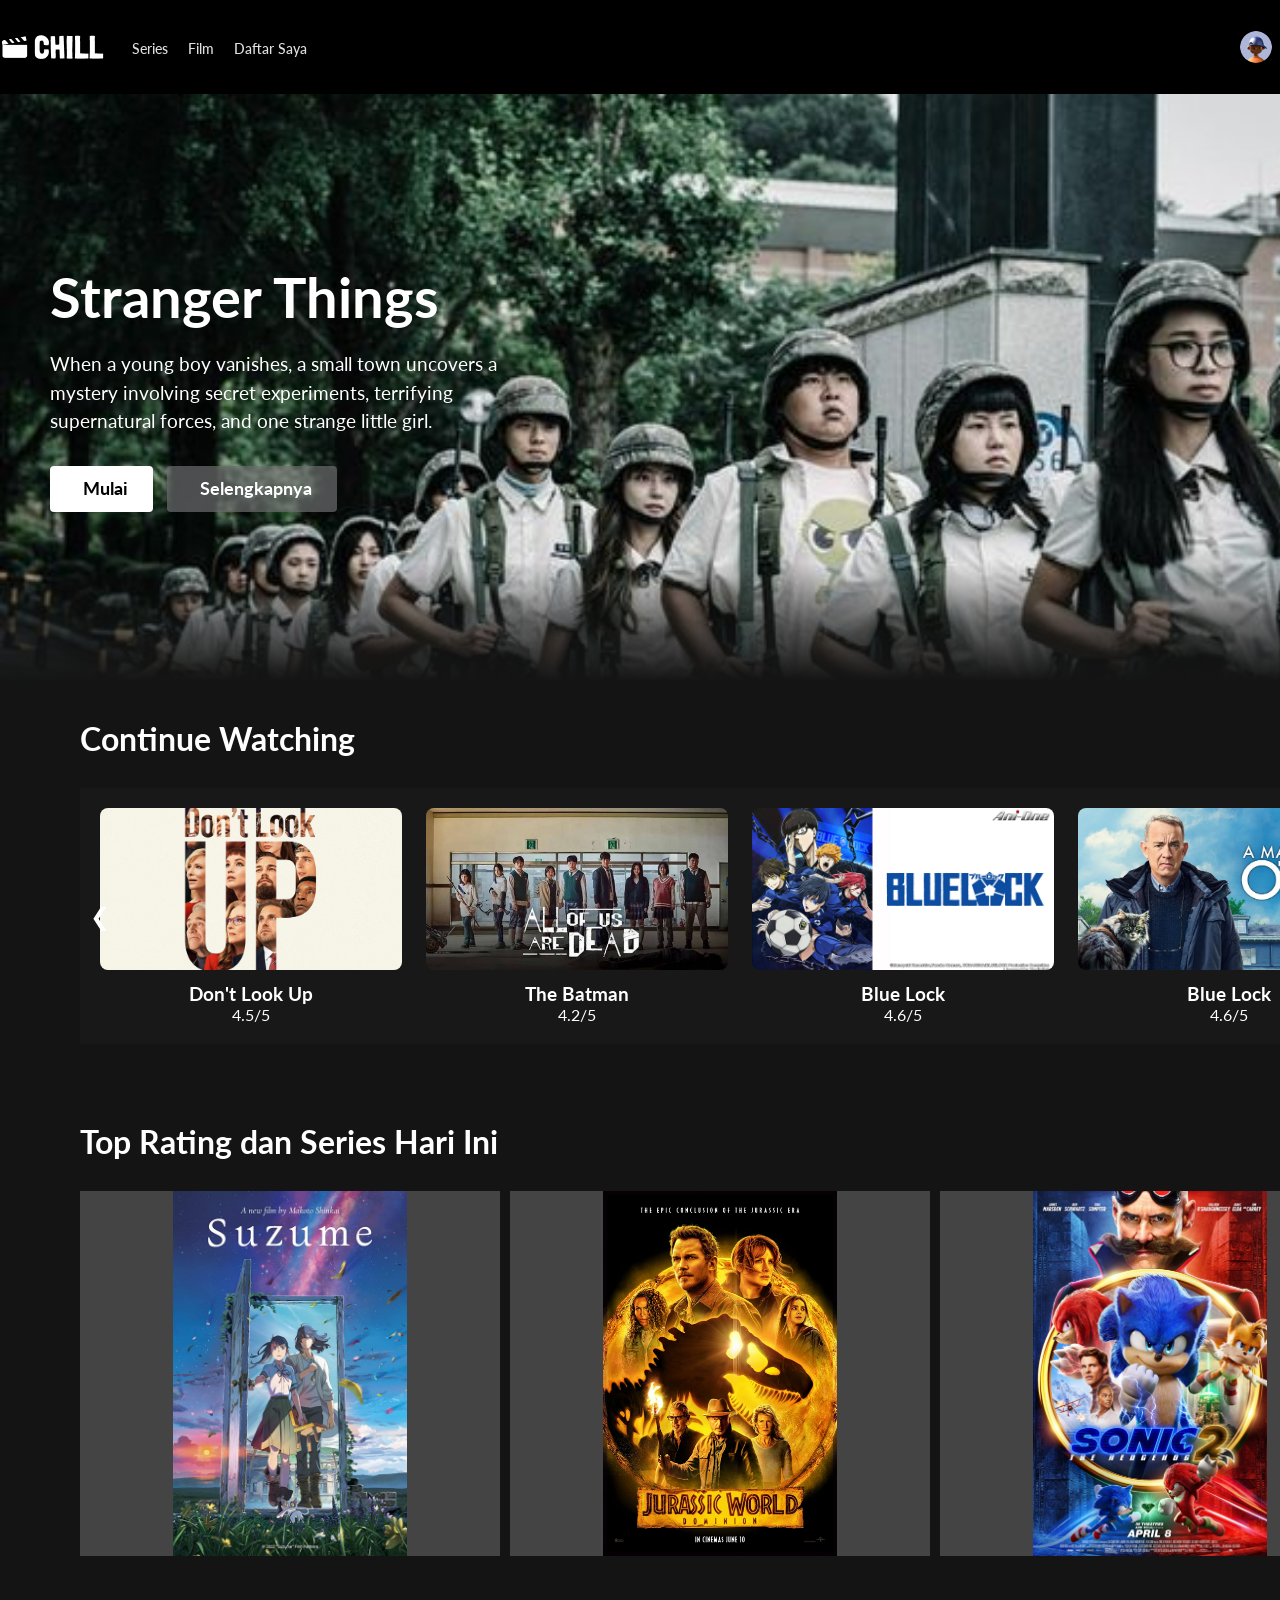
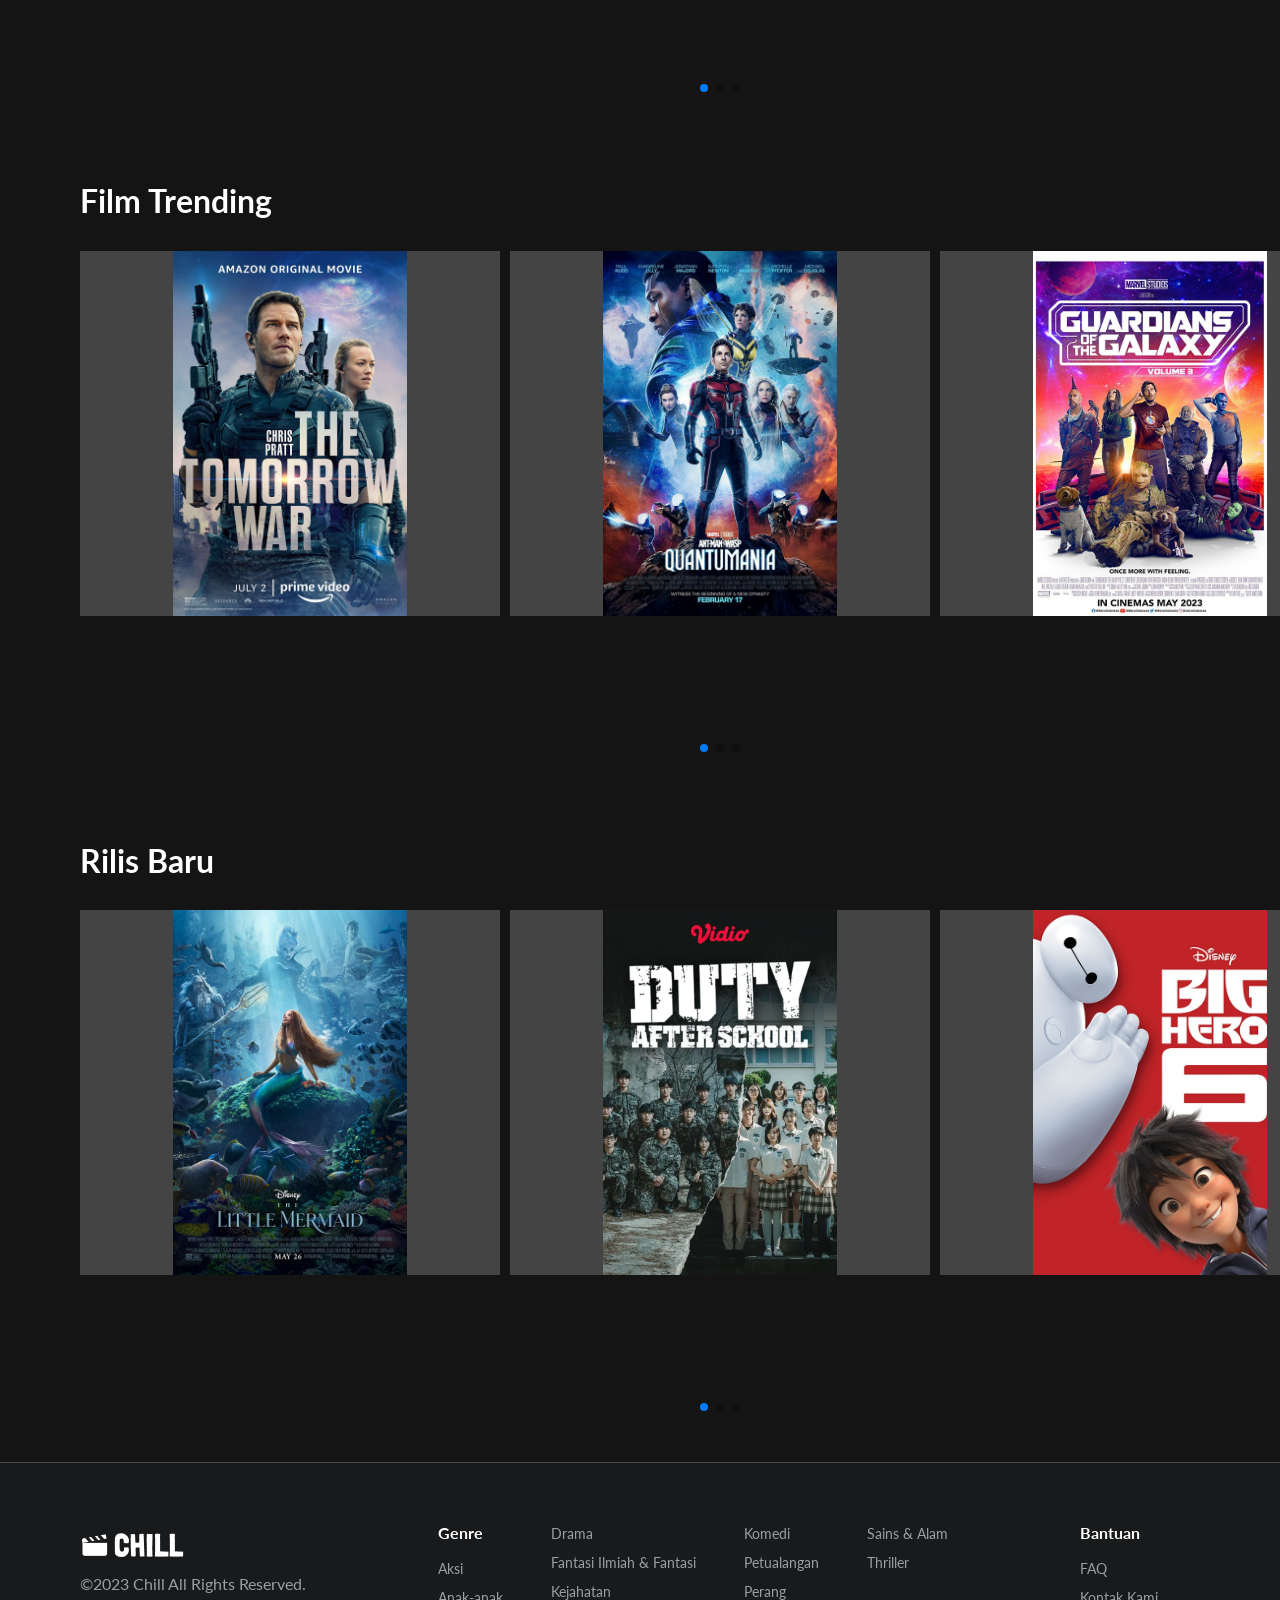
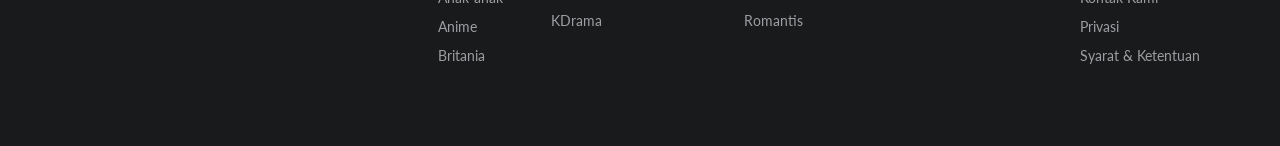
==== commit 547f4fc6: "Clean code" ====
--- a/pages/beranda.html
+++ b/pages/beranda.html
@@ -56,14 +56,12 @@
 
     <section class="container">
       <h2 class="container-title">Continue Watching</h2>
-      <div class="slider-container">
-    <div class="slider-container">
+    <div class="slider-container"> <!-- This container provides the custom slider's background and padding -->
         <button class="nav-button left">&#10094;</button>
         <div class="film-slider">
-            <!-- Konten film akan diisi oleh JavaScript -->
+            <!-- ISI Konten di isi dengan JS -->
         </div>
         <button class="nav-button right">&#10095;</button>
-    </div>
     </section>
 
     <section class="container">
@@ -130,62 +128,57 @@
 
   <footer class="footer">
   <div class="footer-container">
-    
-    <!-- Logo dan Hak Cipta -->
     <div class="footer-logo">
       <div class="logo-icon"><img src="../img/logo-chill.png" alt=""></div>
       <p class="copyright">©2023 Chill All Rights Reserved.</p>
     </div>
 
-    <!-- Genre -->
     <div class="footer-genre">
       <div class="genre-column">
         <h4>Genre</h4>
         <ul>
-          <li>Aksi</li>
-          <li>Anak-anak</li>
-          <li>Anime</li>
-          <li>Britania</li>
+          <li><a href="#">Aksi</a></li>
+          <li><a href="#">Anak-anak</a></li>
+          <li><a href="#">Anime</a></li>
+          <li><a href="#">Britania</a></li>
         </ul>
       </div>
       <div class="genre-column">
         <ul>
-          <li>Drama</li>
-          <li>Fantasi Ilmiah & Fantasi</li>
-          <li>Kejahatan</li>
-          <li>KDrama</li>
+          <li><a href="#">Drama</a></li>
+          <li><a href="#">Fantasi Ilmiah & Fantasi</a></li>
+          <li><a href="#">Kejahatan</a></li>
+          <li><a href="#">KDrama</a></li>
         </ul>
       </div>
       <div class="genre-column">
         <ul>
-          <li>Komedi</li>
-          <li>Petualangan</li>
-          <li>Perang</li>
-          <li>Romantis</li>
+          <li><a href="#">Komedi</a></li>
+          <li><a href="#">Petualangan</a></li>
+          <li><a href="#">Perang</a></li>
+          <li><a href="#">Romantis</a></li>
         </ul>
       </div>
       <div class="genre-column">
         <ul>
-          <li>Sains & Alam</li>
-          <li>Thriller</li>
+          <li><a href="#">Sains & Alam</a></li>
+          <li><a href="#">Thriller</a></li>
         </ul>
       </div>
     </div>
 
-    <!-- Bantuan -->
     <div class="footer-help">
       <h4>Bantuan</h4>
       <ul>
-        <li>FAQ</li>
-        <li>Kontak Kami</li>
-        <li>Privasi</li>
-        <li>Syarat & Ketentuan</li>
+        <li><a href="#">FAQ</a></li>
+        <li><a href="#">Kontak Kami</a></li>
+        <li><a href="#">Privasi</a></li>
+        <li><a href="#">Syarat & Ketentuan</a></li>
       </ul>
     </div>
 
   </div>
 </footer>
+<script src="../pages/slider-film.js" defer></script>
 </body>
-</html>
-
-<script src="../pages/slider-film.js" defer></script>+</html>
--- a/style/beranda.css
+++ b/style/beranda.css
@@ -79,11 +79,10 @@
     color: white;
 }
 
-/* Gaya untuk dropdown menu */
 .dropdown-menu {
-    display: none; /* Sembunyikan secara default */
+    display: none; 
     position: absolute;
-    top: 130%; /* Posisikan sedikit di bawah ikon profil */
+    top: 130%; 
     right: 0;
     background-color: #181A1C;
     border: 1px solid #3A3B3C;
@@ -116,10 +115,9 @@
 }
 
 .dropdown-menu li a i {
-    width: 16px; /* Memberi ruang yang konsisten untuk ikon */
-}
-
-/* General Body Styles */
+    width: 16px; 
+}
+
 body {
     background-color: #141414;
     color: #fff;
@@ -129,7 +127,6 @@
 }
 
 
-/* Hero Section */
 .hero {
     position: relative;
     width: 1440px;
@@ -141,7 +138,7 @@
     align-items: flex-start;
     gap: 10px;
     padding-left: 50px;
-    background-image: url('../img/bg-awal.png'); /* Pastikan path gambar ini benar */
+    background-image: url('../img/bg-awal.png'); 
     background-size: cover;
     background-position: center top;
 }
@@ -196,7 +193,7 @@
     margin-right: 8px;
 }
 
-/* Efek gradien di bawah hero section */
+
 .hero-fade {
     position: absolute;
     bottom: 0;
@@ -207,9 +204,8 @@
 }
 
 
-/* Movie container */
-.container,
-.container-continue {
+
+.container {
     display: flex;
     flex-direction: column;
     width: 1440px;
@@ -224,7 +220,7 @@
     line-height: 110%;
     letter-spacing: 0;
     text-align: left;
-    margin-bottom: 0; /* Replaced by gap on .container */
+    margin-bottom: 0;
 }
 
 .slider-container {
@@ -259,39 +255,25 @@
 }
 
 .swiper {
-      /* Based on: Fixed (1,440px) Width, Hug (512px) Height */
-      width: 1440px;
-      max-width: 100%; /* Ensures responsiveness on smaller screens */
+
+      width: 100%; 
       height: 512px;
-      margin: 0 auto; /* Let parent container's gap handle vertical spacing */
-      padding: 40px 80px; /* As per your padding values */
-      box-sizing: border-box;
     }
-
+ 
     .swiper-slide {
       text-align: center;
       font-size: 18px;
       background: #444;
       display: flex;
-      height: 365px; /* As per "Hug (365px)" */
+      height: 365px; 
       justify-content: center;
       align-items: center;
     }
 
     .swiper-slide img {
-      width: 234px; /* As per "Fixed (234px)" */
-      height: 365px; /* As per "Fixed (365px)" */
+      width: 234px; 
+      height: 365px; 
       object-fit: cover;
-    }
-.movie-list,
-.movie-list-popular {
-    display: flex;
-    gap: 28px;
-    overflow-x: auto;
-    scroll-behavior: smooth;
-    /* Hiding the scrollbar for a cleaner look across browsers */
-    -ms-overflow-style: none;  /* IE and Edge */
-    scrollbar-width: none;  /* Firefox */
 }
 
 
@@ -314,14 +296,12 @@
     right: 10px;
 }
 
-/* Footer Section */
 .footer {
     background-color: rgba(24, 26, 28, 1);
-    color: #9D9EA1; /* A soft grey for text */
+    color: #9D9EA1; 
 }
 
 .footer-container {
-    /* Based on: Fixed (1,440px) Width, Hug (284px) Height, Padding, Border, Gap */
     display: flex;
     justify-content: space-between;
     align-items: flex-start;
@@ -346,7 +326,7 @@
 
 .footer-genre {
     display: flex;
-    gap: 48px; /* Gap between genre columns */
+    gap: 48px; 
 }
 
 .footer-genre h4,
@@ -364,11 +344,16 @@
 .footer-genre li,
 .footer-help li {
     margin-bottom: 10px;
+}
+
+.footer-genre a,
+.footer-help a {
     font-size: 14px;
-    cursor: pointer;
-}
-
-.footer-genre li:hover,
-.footer-help li:hover {
+    color: inherit; /* Inherit color from .footer */
+    text-decoration: none;
+}
+
+.footer-genre a:hover,
+.footer-help a:hover {
     text-decoration: underline;
 }
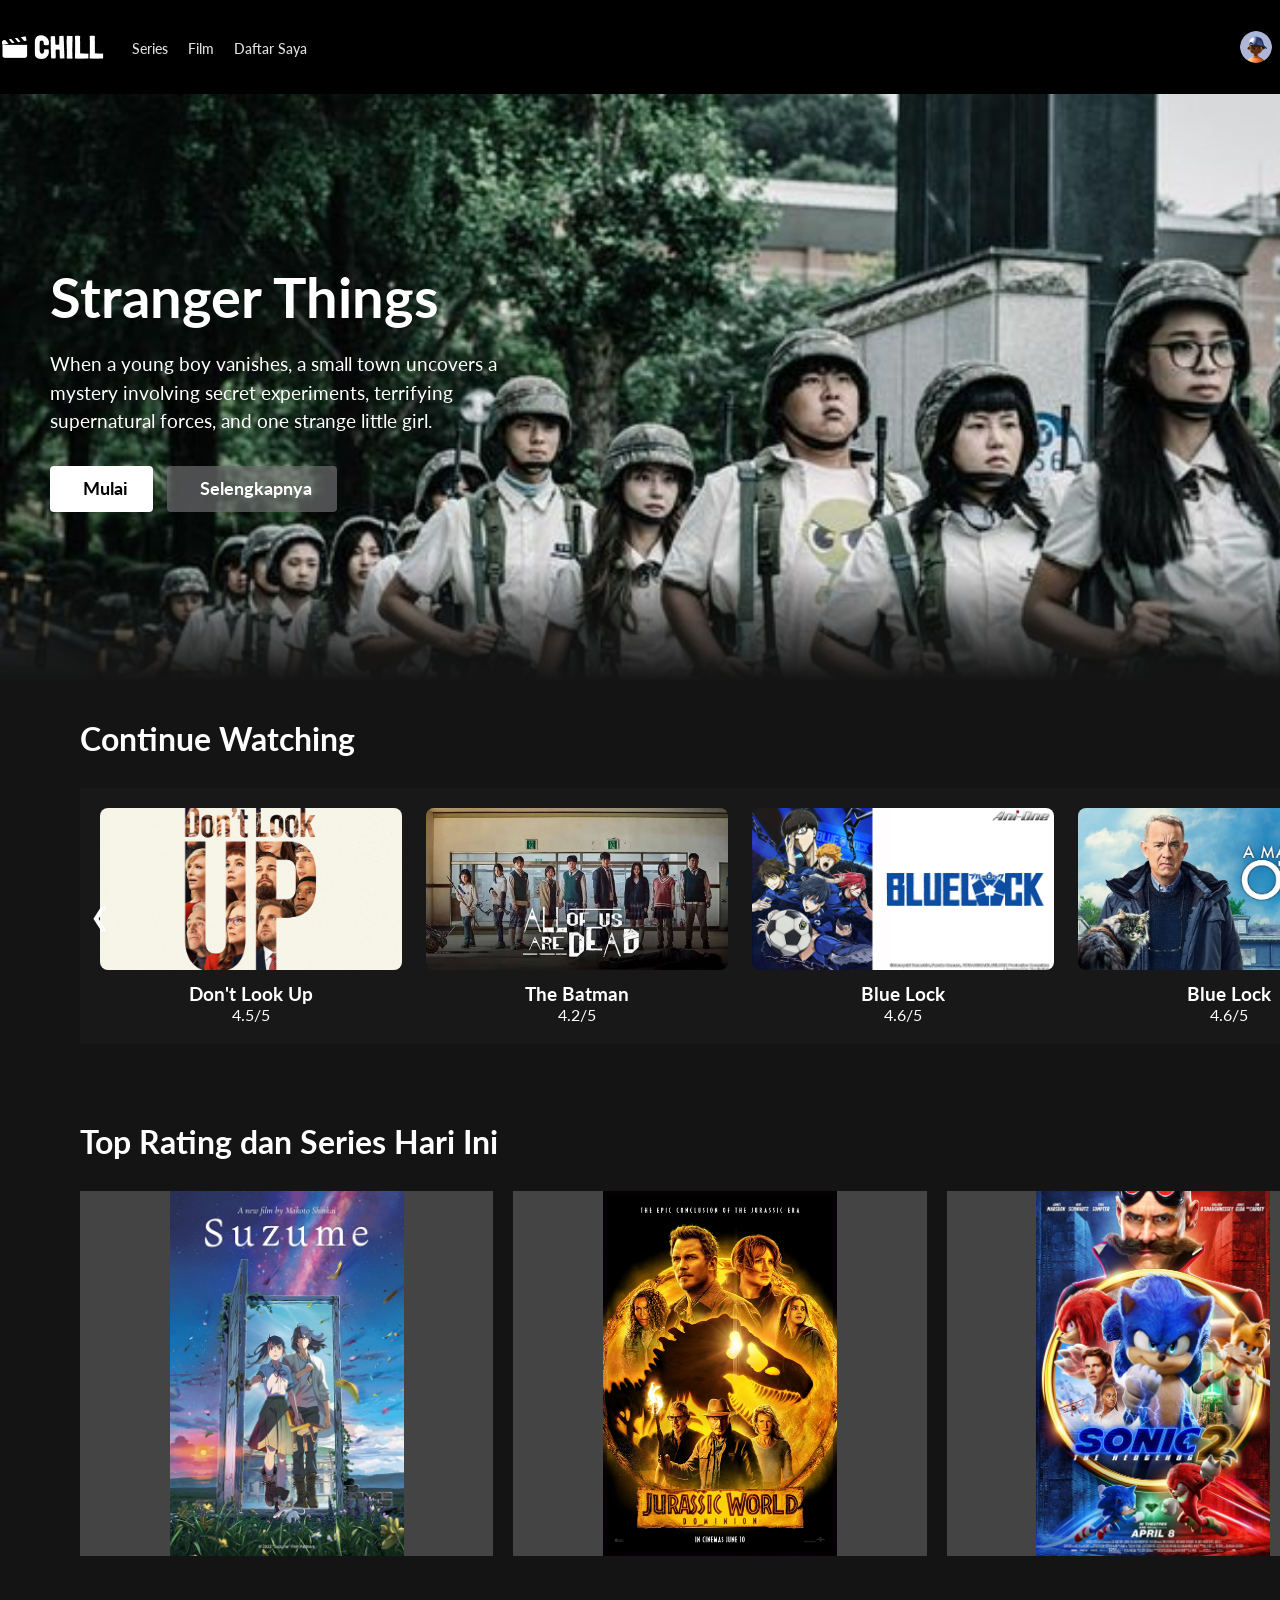
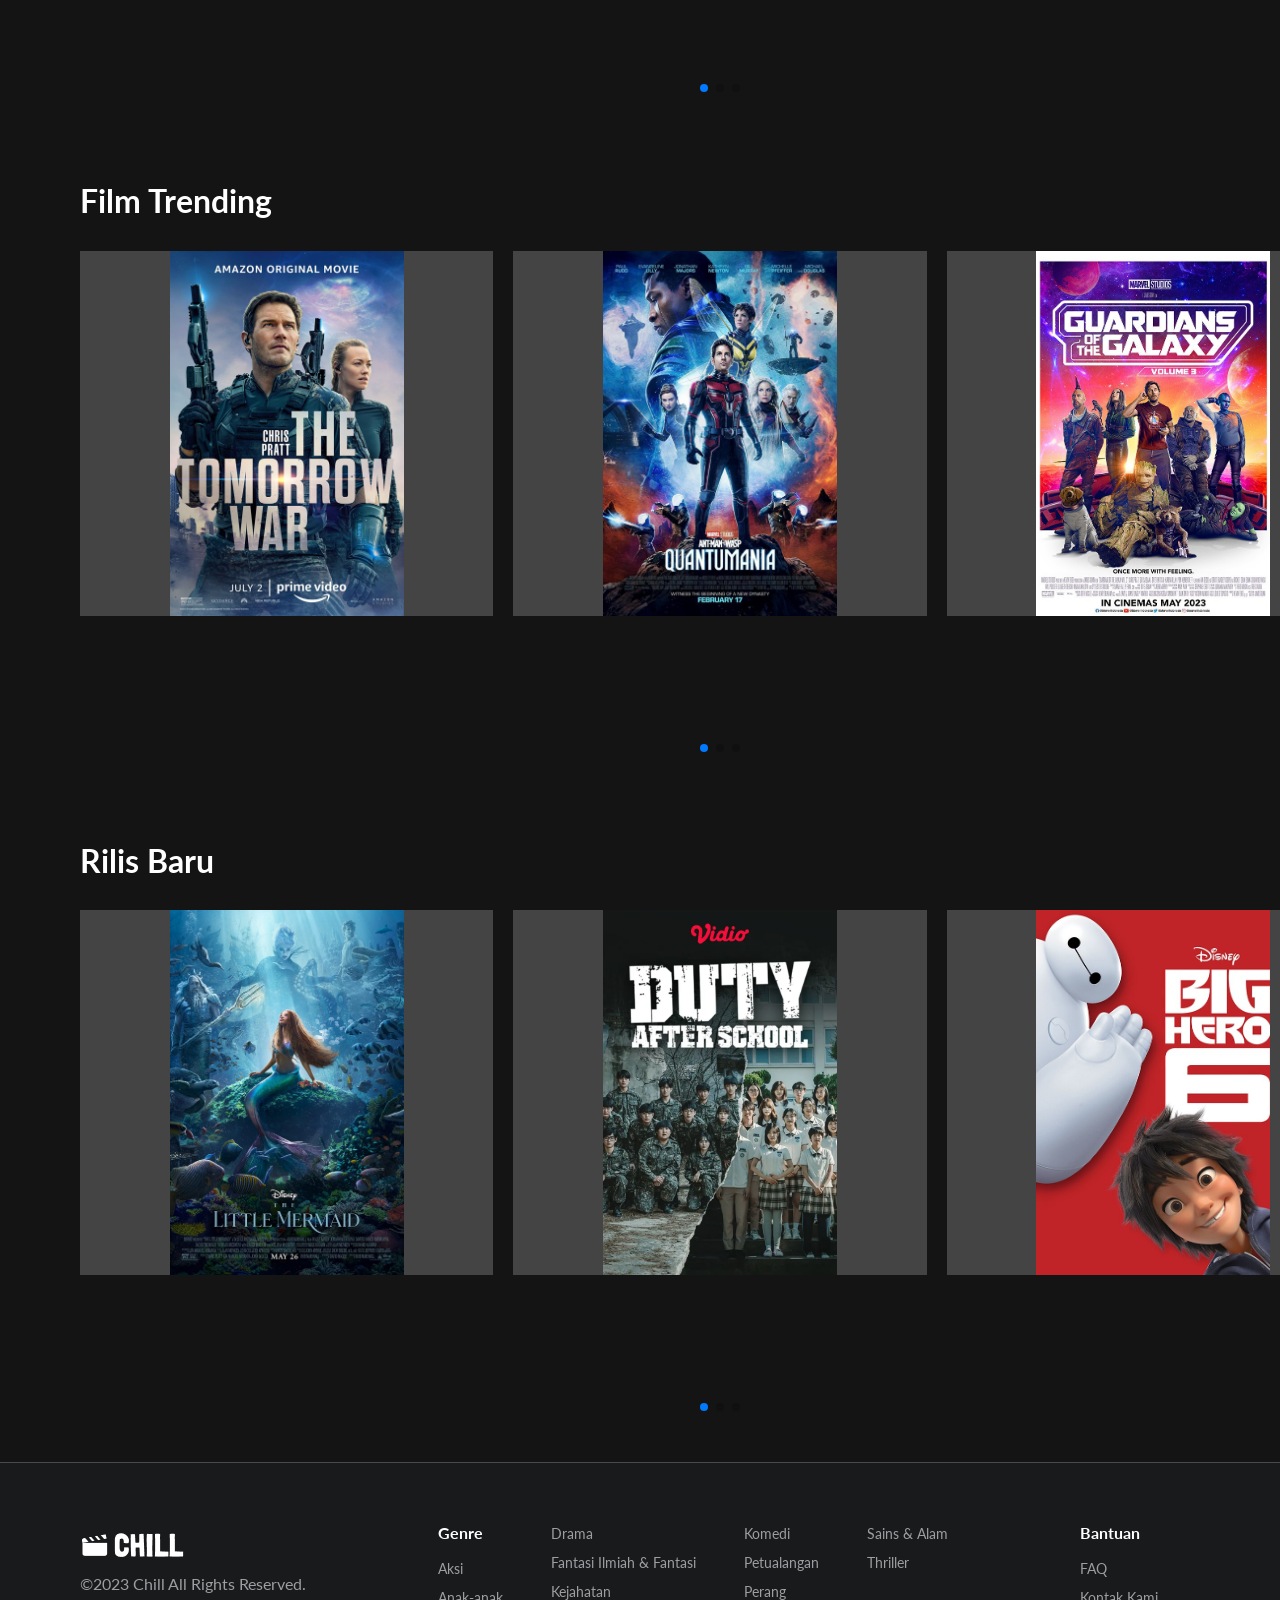
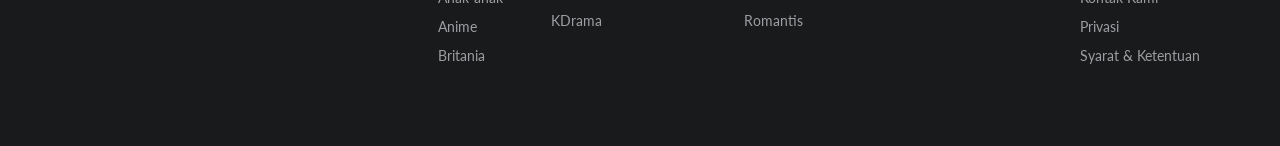
==== commit c666fbab: "Responsif beranda" ====
--- a/pages/beranda.html
+++ b/pages/beranda.html
@@ -116,14 +116,28 @@
   <!-- Initialize Swiper -->
   <script>
     var swiper = new Swiper(".mySwiper", {
-      direction: "horizontal", 
-      slidesPerView: 3,
-      spaceBetween: 10, 
-      pagination: {
-        el: ".swiper-pagination",
-        clickable: true,
+    direction: "horizontal",
+    // Membuat slidesPerView menjadi responsif
+    slidesPerView: 1, // Default untuk layar paling kecil
+    spaceBetween: 10,
+    pagination: {
+      el: ".swiper-pagination",
+      clickable: true,
+    },
+    // Breakpoints untuk layar yang lebih besar
+    breakpoints: {
+      // Jika lebar layar >= 600px
+      600: {
+        slidesPerView: 2,
+        spaceBetween: 15
       },
-    });
+      // Jika lebar layar >= 1024px
+      1024: {
+        slidesPerView: 3,
+        spaceBetween: 20
+      }
+    }
+  });
   </script>
 
   <footer class="footer">
--- a/style/beranda.css
+++ b/style/beranda.css
@@ -357,3 +357,88 @@
 .footer-help a:hover {
     text-decoration: underline;
 }
+
+/* Terapkan gaya ini jika lebar layar 768px atau kurang (mencakup iPhone XR) */
+@media (max-width: 768px) {
+
+    /* --- Perbaikan Layout Umum --- */
+    .navbar, .hero, .container, .footer-container {
+        /* Ubah lebar tetap menjadi 100% agar fleksibel */
+        width: 100%;
+    }
+
+    /* --- Perbaikan Navbar --- */
+    .navbar {
+        padding: 15px 20px; /* Kurangi padding */
+        height: auto;
+    }
+    .nav-links {
+        /* Sembunyikan link di layar kecil (opsional, tapi umum dilakukan) */
+        /* Anda bisa menggantinya dengan menu hamburger */
+        display: none;
+    }
+    .nav-left {
+        gap: 12px;
+    }
+    
+    /* --- Perbaikan Hero Section --- */
+    .hero {
+        padding: 20px; /* Sesuaikan padding */
+        height: 400px; /* Kurangi tinggi hero */
+        margin-top: 70px; /* Sesuaikan dengan tinggi navbar baru */
+    }
+    .hero-title {
+        font-size: 2.5rem; /* Perkecil judul */
+    }
+    .hero-description {
+        font-size: 1rem; /* Perkecil deskripsi */
+        line-height: 1.4;
+        max-width: 90%; /* Pastikan teks tidak terlalu lebar */
+    }
+    .hero-buttons .btn {
+        padding: 10px 18px; /* Perkecil tombol */
+        font-size: 1rem;
+    }
+
+    /* --- Perbaikan Container & Slider --- */
+    .container {
+        padding: 20px 15px; /* Kurangi padding container */
+        gap: 20px;
+    }
+    .container-title {
+        font-size: 24px; /* Perkecil judul section */
+    }
+
+    /* Slider "Continue Watching" */
+    .film-slider {
+        gap: 15px;
+    }
+    .film-item {
+        width: 250px; /* Perkecil lebar kartu film agar pas */
+    }
+    
+    /* Swiper Slider */
+    .swiper {
+      height: auto; /* Biarkan tinggi slider menyesuaikan konten */
+    }
+    .swiper-slide {
+        height: 320px; /* Sesuaikan tinggi slide */
+    }
+    .swiper-slide img {
+        width: 210px; /* Sesuaikan ukuran gambar di dalam slide */
+        height: 100%;
+    }
+
+    /* --- Perbaikan Footer --- */
+    .footer-container {
+        flex-direction: column; /* Ubah flex menjadi vertikal */
+        align-items: center;   /* Pusatkan item */
+        text-align: center;
+        gap: 40px;
+    }
+    .footer-genre {
+        flex-direction: column; /* Genre juga dibuat vertikal */
+        gap: 25px;
+    }
+}
+
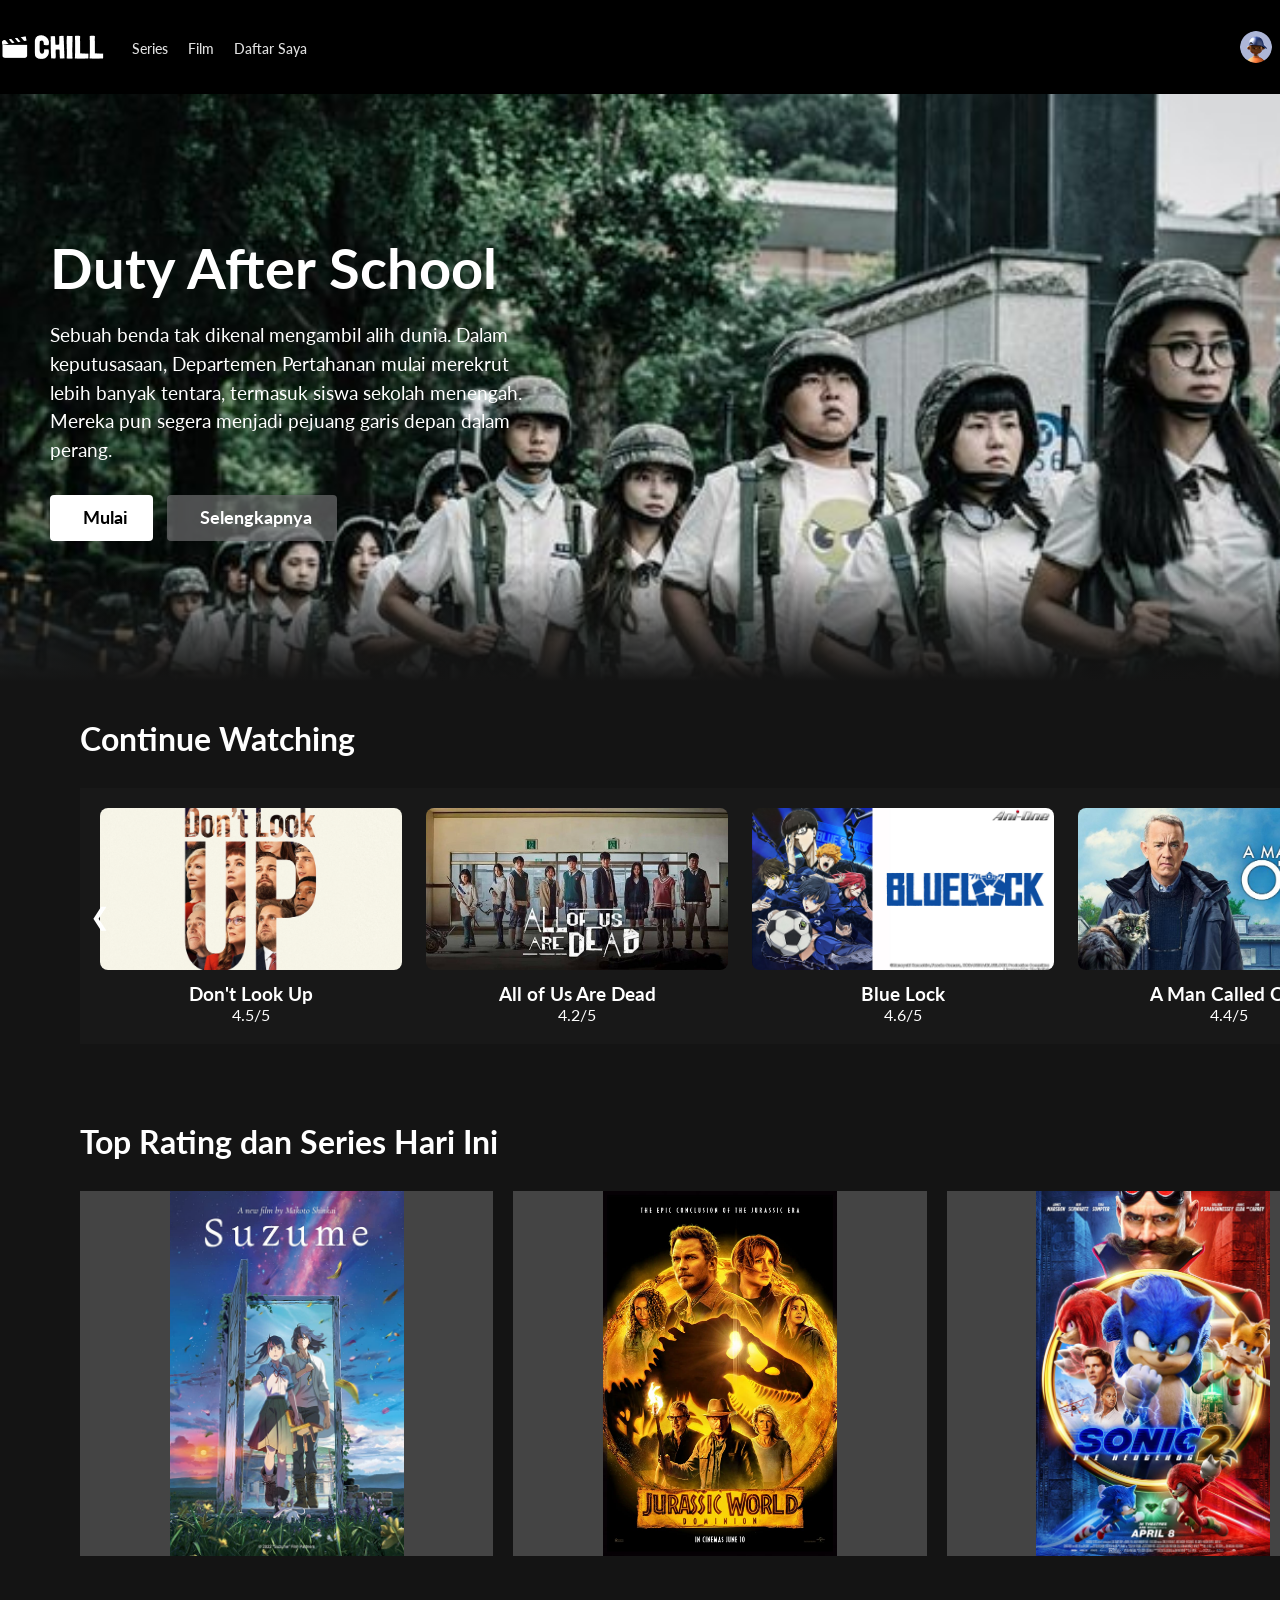
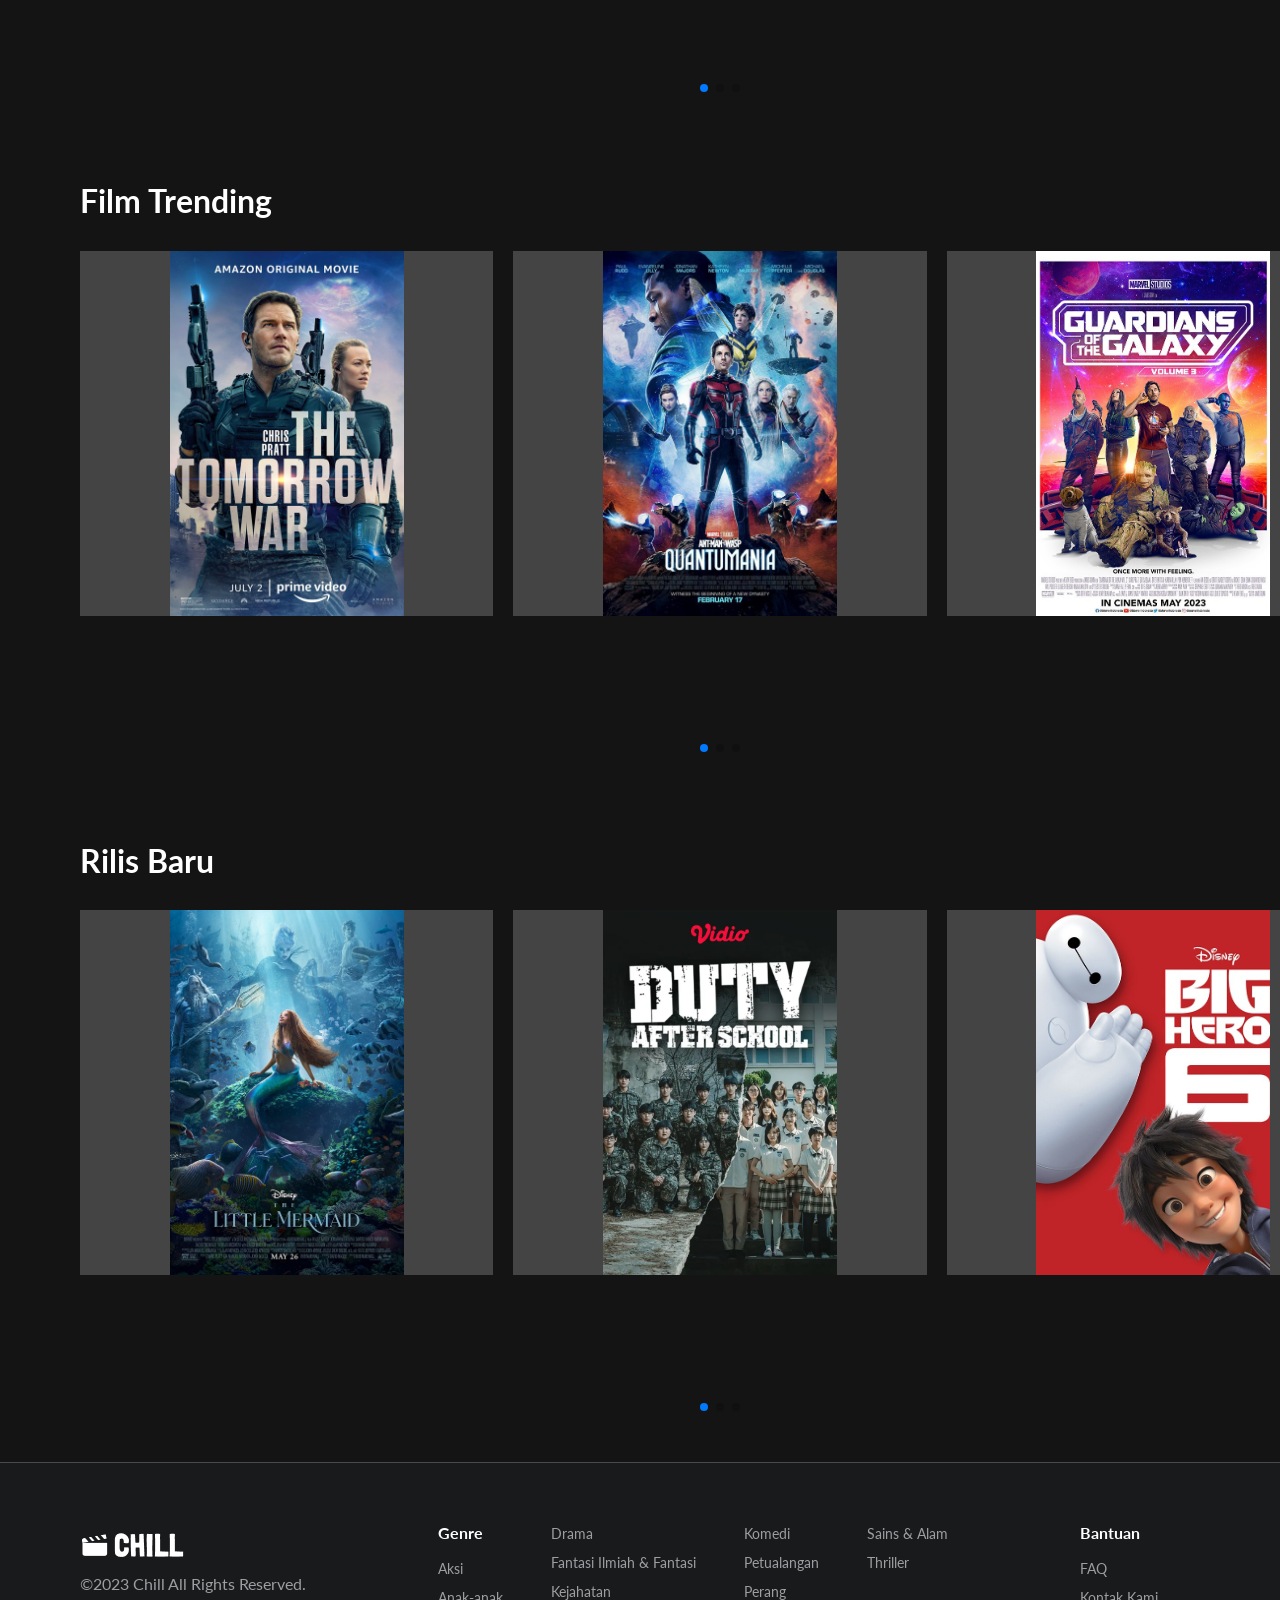
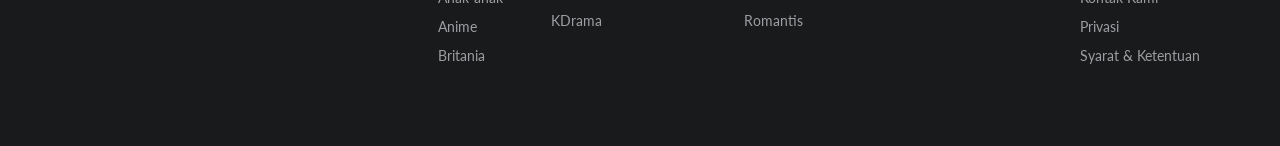
==== commit 3e5195b5: "Responsif beranda" ====
--- a/pages/beranda.html
+++ b/pages/beranda.html
@@ -42,9 +42,9 @@
     </nav>
     <section class="hero">
       <div class="hero-content">
-        <h1 class="hero-title">Stranger Things</h1>
+        <h1 class="hero-title">Duty After School</h1>
         <p class="hero-description">
-          When a young boy vanishes, a small town uncovers a mystery involving secret experiments, terrifying supernatural forces, and one strange little girl.
+          Sebuah benda tak dikenal mengambil alih dunia. Dalam keputusasaan, Departemen Pertahanan mulai merekrut lebih banyak tentara, termasuk siswa sekolah menengah. Mereka pun segera menjadi pejuang garis depan dalam perang.
         </p>
         <div class="hero-buttons">
           <button class="btn btn-play"><i class="fas fa-play"></i> Mulai</button>
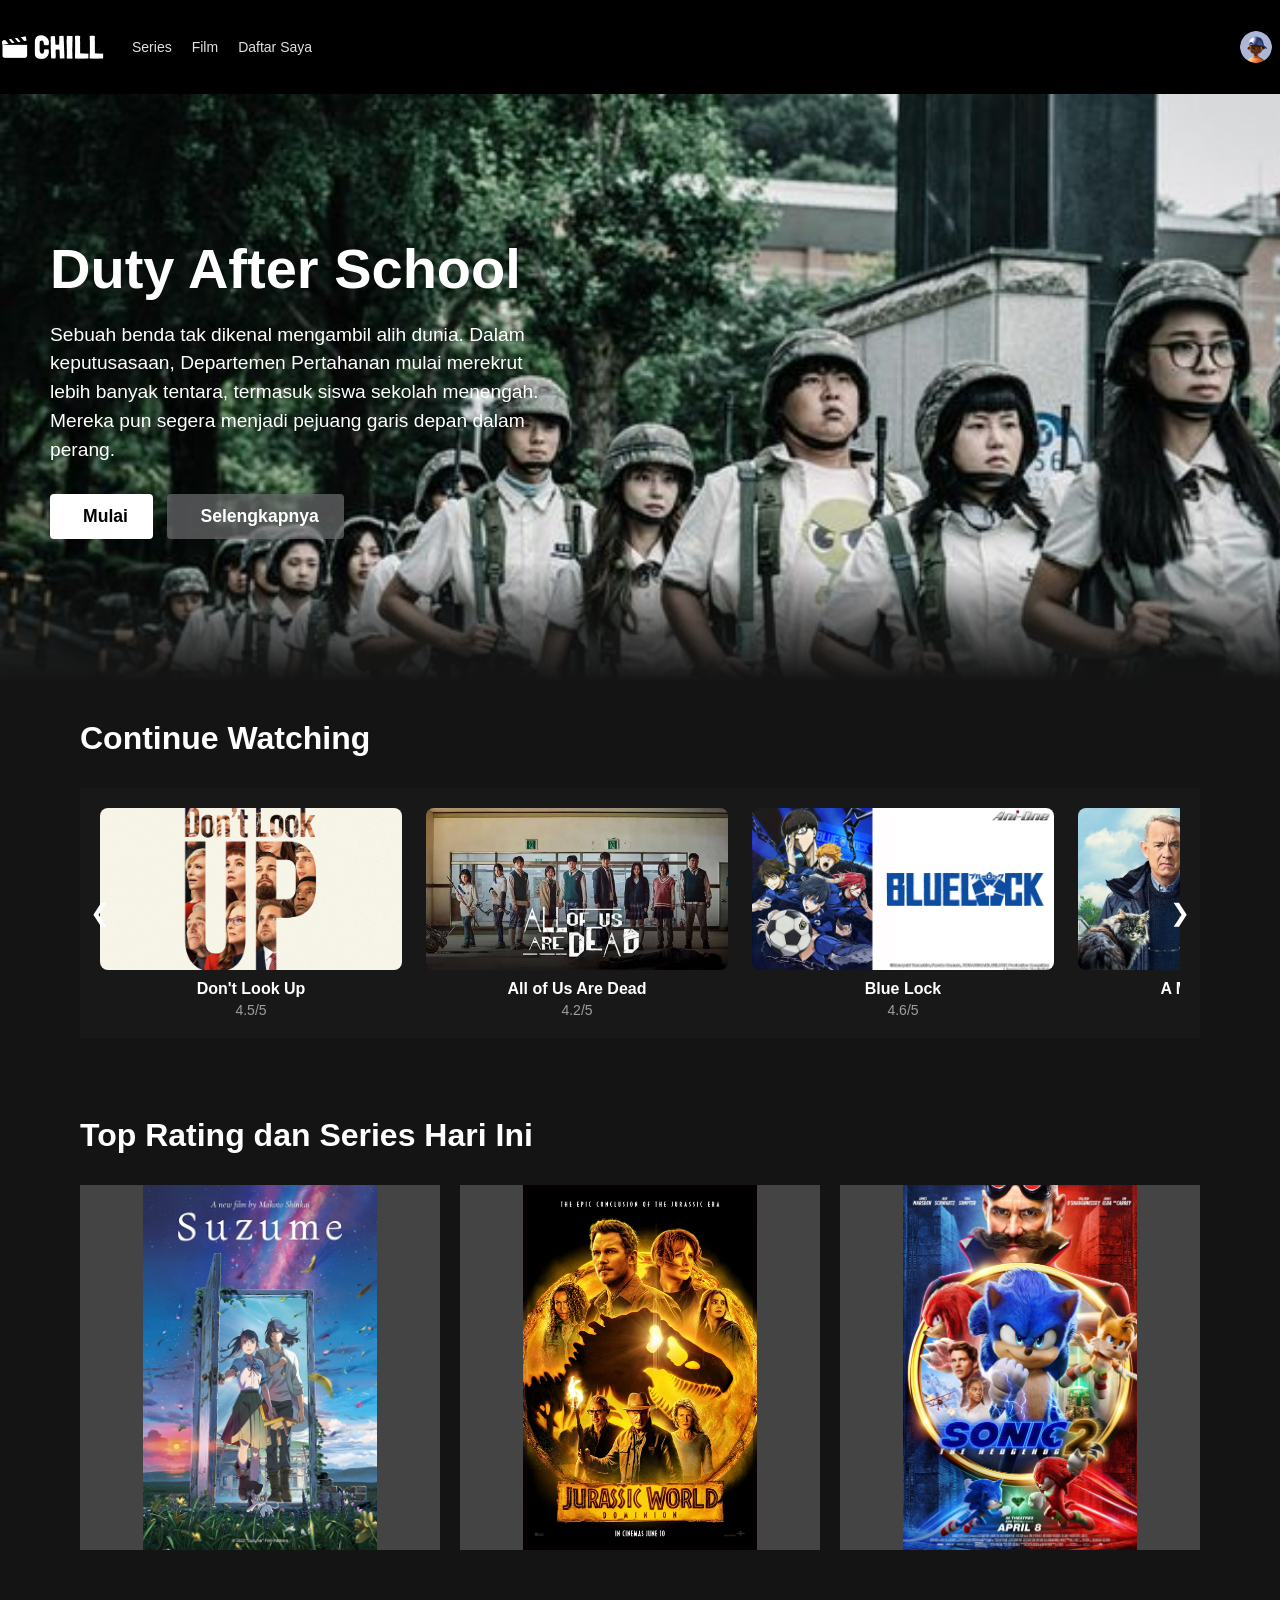
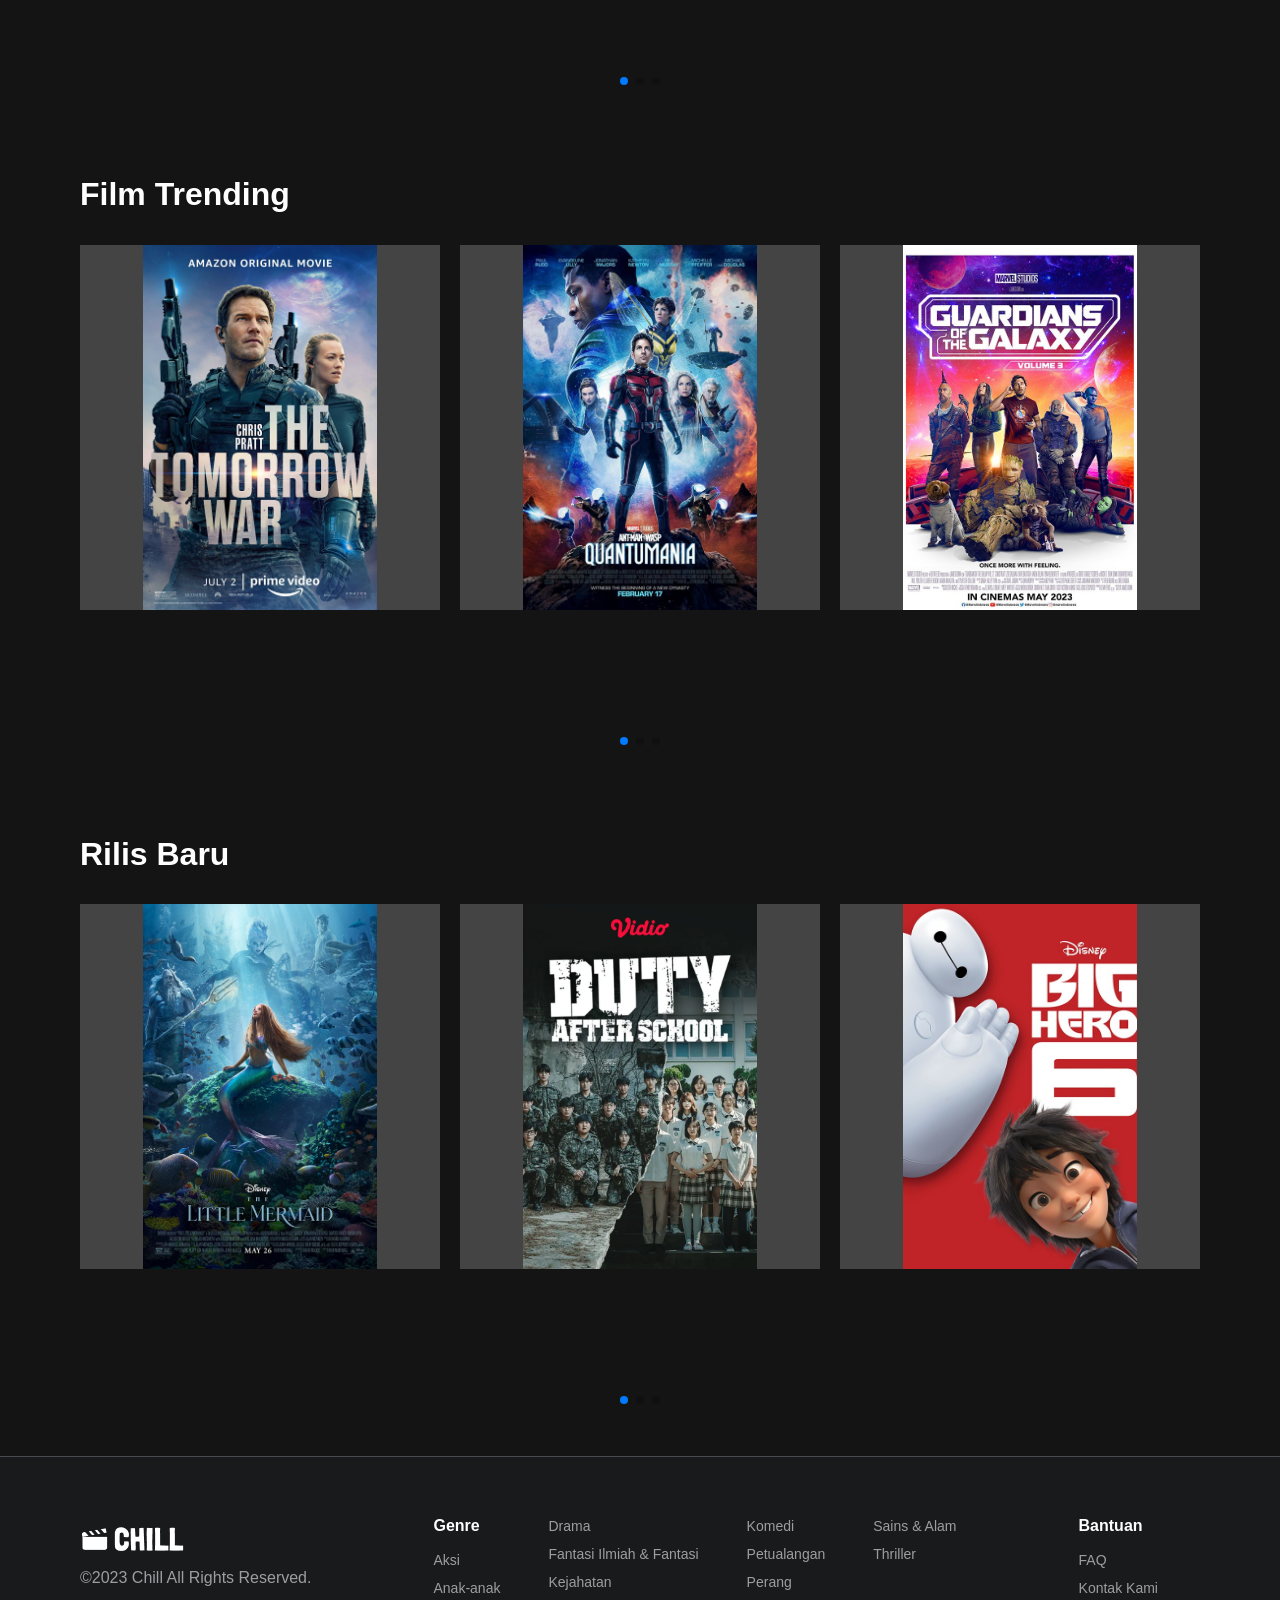
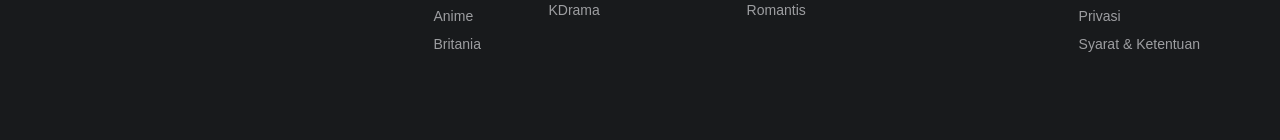
==== commit 1ea74772: "refactory" ====
--- a/pages/beranda.html
+++ b/pages/beranda.html
@@ -4,195 +4,172 @@
     <meta charset="UTF-8">
     <meta name="viewport" content="width=device-width, initial-scale=1.0">
     <title>Beranda - ChillFlix</title>
-    <link rel="shortcut icon" href="../img/mini-logo.png" type="image/x-icon">
+    <link rel="shortcut icon" href="../assets/images/brand/logo-mini.png" type="image/x-icon">
     <link rel="stylesheet" href="../style/beranda.css">
 </head>
-<body class="body">
+<body class="page-home">
+    <header class="site-header">
+        <nav class="site-nav">
+            <div class="site-nav__left">
+                <a href="#" class="site-brand">
+                    <img src="../assets/images/brand/logo-chill.png" alt="ChillFlix Logo" class="site-brand__logo">
+                    <i class="fa-solid fa-clapperboard site-brand__icon" aria-hidden="true"></i>
+                </a>
+                <ul class="site-nav__links">
+                    <li><a href="#">Series</a></li>
+                    <li><a href="#">Film</a></li>
+                    <li><a href="#">Daftar Saya</a></li>
+                </ul>
+            </div>
+            <div class="site-nav__right">
+                <div class="profile-menu">
+                    <input type="checkbox" id="profile-toggle" class="profile-menu__toggle">
+                    <label for="profile-toggle" class="profile-menu__label">
+                        <img src="../assets/images/profiles/profile.png" alt="Profile" class="profile-menu__avatar">
+                        <i class="fa-solid fa-caret-down profile-menu__caret" aria-hidden="true"></i>
+                    </label>
+                    <div class="profile-menu__dropdown">
+                        <ul class="profile-menu__list">
+                            <li><a href="#" class="profile-menu__link"><i class="fa-solid fa-user"></i> Profil Saya</a></li>
+                            <li><a href="#" class="profile-menu__link"><i class="fa-solid fa-star"></i> Ubah Premium</a></li>
+                            <li><a href="../index.html" class="profile-menu__link"><i class="fa-solid fa-arrow-right-from-bracket"></i> Keluar</a></li>
+                        </ul>
+                    </div>
+                </div>
+            </div>
+        </nav>
+    </header>
 
-    <nav class="navbar">
-        <div class="nav-left">
-            <a href="#" class="logo-link">
-                <img src="../img/logo-chill.png" alt="ChillFlix Logo">
-                <i class="fa-solid fa-clapperboard"></i>
-            </a>
-            <ul class="nav-links">
-                <li><a href="#">Series</a></li>
-                <li><a href="#">Film</a></li>
-                <li><a href="#">Daftar Saya</a></li>
-            </ul>
+    <main class="page-content">
+        <section class="hero">
+            <div class="hero__content">
+                <h1 class="hero__title">Duty After School</h1>
+                <p class="hero__description">
+                    Sebuah benda tak dikenal mengambil alih dunia. Dalam keputusasaan, Departemen Pertahanan mulai merekrut lebih banyak tentara, termasuk siswa sekolah menengah. Mereka pun segera menjadi pejuang garis depan dalam perang.
+                </p>
+                <div class="hero__actions">
+                    <button class="btn btn--play"><i class="fas fa-play"></i> Mulai</button>
+                    <button class="btn btn--info"><i class="fas fa-info-circle"></i>Selengkapnya</button>
+                </div>
+            </div>
+            <div class="hero__fade"></div>
+        </section>
+
+        <section class="section section--continue" data-slider="continue">
+            <div class="section__header">
+                <h2 class="section__title">Continue Watching</h2>
+            </div>
+            <div class="slider">
+                <button class="slider__nav slider__nav--left" data-slider-prev aria-label="Sebelumnya">&#10094;</button>
+                <div class="slider__track" data-slider-track></div>
+                <button class="slider__nav slider__nav--right" data-slider-next aria-label="Berikutnya">&#10095;</button>
+            </div>
+        </section>
+
+        <section class="section">
+            <div class="section__header">
+                <h2 class="section__title">Top Rating dan Series Hari Ini</h2>
+            </div>
+            <div class="carousel swiper js-carousel">
+                <div class="swiper-wrapper">
+                    <div class="swiper-slide"><img src="../assets/images/ratings/rating-1-suzume.png" alt="Suzume"></div>
+                    <div class="swiper-slide"><img src="../assets/images/ratings/rating-2.png" alt="Rating 2"></div>
+                    <div class="swiper-slide"><img src="../assets/images/ratings/rating-3.png" alt="Rating 3"></div>
+                    <div class="swiper-slide"><img src="../assets/images/ratings/rating-4.png" alt="Rating 4"></div>
+                    <div class="swiper-slide"><img src="../assets/images/ratings/rating-5.png" alt="Rating 5"></div>
+                </div>
+                <div class="swiper-pagination"></div>
+            </div>
+        </section>
+
+        <section class="section">
+            <div class="section__header">
+                <h2 class="section__title">Film Trending</h2>
+            </div>
+            <div class="carousel swiper js-carousel">
+                <div class="swiper-wrapper">
+                    <div class="swiper-slide"><img src="../assets/images/trending/trending-1.png" alt="Trending 1"></div>
+                    <div class="swiper-slide"><img src="../assets/images/trending/trending-2.png" alt="Trending 2"></div>
+                    <div class="swiper-slide"><img src="../assets/images/trending/trending-3.png" alt="Trending 3"></div>
+                    <div class="swiper-slide"><img src="../assets/images/trending/trending-4.png" alt="Trending 4"></div>
+                    <div class="swiper-slide"><img src="../assets/images/trending/trending-5.png" alt="Trending 5"></div>
+                </div>
+                <div class="swiper-pagination"></div>
+            </div>
+        </section>
+
+        <section class="section">
+            <div class="section__header">
+                <h2 class="section__title">Rilis Baru</h2>
+            </div>
+            <div class="carousel swiper js-carousel">
+                <div class="swiper-wrapper">
+                    <div class="swiper-slide"><img src="../assets/images/new-releases/new-1.png" alt="Rilis 1"></div>
+                    <div class="swiper-slide"><img src="../assets/images/new-releases/new-2.png" alt="Rilis 2"></div>
+                    <div class="swiper-slide"><img src="../assets/images/new-releases/new-3.png" alt="Rilis 3"></div>
+                    <div class="swiper-slide"><img src="../assets/images/new-releases/new-4.png" alt="Rilis 4"></div>
+                    <div class="swiper-slide"><img src="../assets/images/new-releases/new-5.png" alt="Rilis 5"></div>
+                </div>
+                <div class="swiper-pagination"></div>
+            </div>
+        </section>
+    </main>
+
+    <footer class="site-footer">
+        <div class="site-footer__container">
+            <div class="site-footer__brand">
+                <div class="site-footer__logo"><img src="../assets/images/brand/logo-chill.png" alt="ChillFlix"></div>
+                <p class="site-footer__copyright">©2023 Chill All Rights Reserved.</p>
+            </div>
+
+            <div class="site-footer__links">
+                <div class="site-footer__column">
+                    <h4>Genre</h4>
+                    <ul>
+                        <li><a href="#">Aksi</a></li>
+                        <li><a href="#">Anak-anak</a></li>
+                        <li><a href="#">Anime</a></li>
+                        <li><a href="#">Britania</a></li>
+                    </ul>
+                </div>
+                <div class="site-footer__column">
+                    <ul>
+                        <li><a href="#">Drama</a></li>
+                        <li><a href="#">Fantasi Ilmiah & Fantasi</a></li>
+                        <li><a href="#">Kejahatan</a></li>
+                        <li><a href="#">KDrama</a></li>
+                    </ul>
+                </div>
+                <div class="site-footer__column">
+                    <ul>
+                        <li><a href="#">Komedi</a></li>
+                        <li><a href="#">Petualangan</a></li>
+                        <li><a href="#">Perang</a></li>
+                        <li><a href="#">Romantis</a></li>
+                    </ul>
+                </div>
+                <div class="site-footer__column">
+                    <ul>
+                        <li><a href="#">Sains & Alam</a></li>
+                        <li><a href="#">Thriller</a></li>
+                    </ul>
+                </div>
+            </div>
+
+            <div class="site-footer__help">
+                <h4>Bantuan</h4>
+                <ul>
+                    <li><a href="#">FAQ</a></li>
+                    <li><a href="#">Kontak Kami</a></li>
+                    <li><a href="#">Privasi</a></li>
+                    <li><a href="#">Syarat & Ketentuan</a></li>
+                </ul>
+            </div>
         </div>
-        <div class="nav-right">
-    <div class="profile-container">
-        <input type="checkbox" id="profile-toggle" class="profile-toggle-checkbox">
-        
-        <label for="profile-toggle" class="profile-toggle-label">
-            <img src="../img/profile.png" alt="Profile" class="profile-pic">
-            <i class="fa-solid fa-caret-down arrow-icon"></i>
-        </label>
-        
-        <div class="dropdown-menu">
-            <ul>
-                <li><a href="#"><i class="fa-solid fa-user"></i> Profil Saya</a></li>
-                <li><a href="#"><i class="fa-solid fa-star"></i> Ubah Premium</a></li>
-                <li><a href="../index.html"><i class="fa-solid fa-arrow-right-from-bracket"></i> Keluar</a></li>
-            </ul>
-        </div>
-    </div>
-</div>
-    </nav>
-    <section class="hero">
-      <div class="hero-content">
-        <h1 class="hero-title">Duty After School</h1>
-        <p class="hero-description">
-          Sebuah benda tak dikenal mengambil alih dunia. Dalam keputusasaan, Departemen Pertahanan mulai merekrut lebih banyak tentara, termasuk siswa sekolah menengah. Mereka pun segera menjadi pejuang garis depan dalam perang.
-        </p>
-        <div class="hero-buttons">
-          <button class="btn btn-play"><i class="fas fa-play"></i> Mulai</button>
-          <button class="btn btn-info"><i class="fas fa-info-circle"></i>Selengkapnya</button>
-        </div>
-      </div>
-      <div class="hero-fade"></div>
-    </section>
+    </footer>
 
-    <section class="container">
-      <h2 class="container-title">Continue Watching</h2>
-    <div class="slider-container"> <!-- This container provides the custom slider's background and padding -->
-        <button class="nav-button left">&#10094;</button>
-        <div class="film-slider">
-            <!-- ISI Konten di isi dengan JS -->
-        </div>
-        <button class="nav-button right">&#10095;</button>
-    </section>
-
-    <section class="container">
-      <h2 class="container-title">Top Rating dan Series Hari Ini</h2>
-      <div class="swiper mySwiper">
-        <div class="swiper-wrapper">
-          <div class="swiper-slide"><img src="../img/rate1-suzume.png"></div>
-          <div class="swiper-slide"><img src="../img/rating/2.png"></div>
-          <div class="swiper-slide"><img src="../img/rating/3.png"></div>
-          <div class="swiper-slide"><img src="../img/rating/4.png"></div>
-          <div class="swiper-slide"><img src="../img/rating/5.png"></div>
-          
-       </div>
-       <div class="swiper-pagination"></div>
-      </div>
-    </section>
-
-    <section class="container">
-      <h2 class="container-title">Film Trending</h2>
-      <div class="swiper mySwiper">
-        <div class="swiper-wrapper">
-          <div class="swiper-slide"><img src="../img/trend/1.png"></div>
-          <div class="swiper-slide"><img src="../img/trend/2.png"></div>
-          <div class="swiper-slide"><img src="../img/trend/3.png"></div>
-          <div class="swiper-slide"><img src="../img/trend/4.png"></div>
-          <div class="swiper-slide"><img src="../img/trend/5.png"></div>
-          
-       </div>
-       <div class="swiper-pagination"></div>
-      </div>
-    </section>
-
-    <section class="container">
-      <h2 class="container-title">Rilis  Baru</h2>
-      <div class="swiper mySwiper">
-        <div class="swiper-wrapper">
-          <div class="swiper-slide"><img src="../img/rilis-new/1.png"></div>
-          <div class="swiper-slide"><img src="../img/rilis-new/2.png"></div>
-          <div class="swiper-slide"><img src="../img/rilis-new/3.png"></div>
-          <div class="swiper-slide"><img src="../img/rilis-new/4.png"></div>
-          <div class="swiper-slide"><img src="../img/rilis-new/5.png"></div>
-          
-          
-       </div>
-       <div class="swiper-pagination"></div>
-      </div>
-    </section>
-
-  <!-- Swiper JS -->
-  <script src="https://cdn.jsdelivr.net/npm/swiper@11/swiper-bundle.min.js"></script>
-
-  <!-- Initialize Swiper -->
-  <script>
-    var swiper = new Swiper(".mySwiper", {
-    direction: "horizontal",
-    // Membuat slidesPerView menjadi responsif
-    slidesPerView: 1, // Default untuk layar paling kecil
-    spaceBetween: 10,
-    pagination: {
-      el: ".swiper-pagination",
-      clickable: true,
-    },
-    // Breakpoints untuk layar yang lebih besar
-    breakpoints: {
-      // Jika lebar layar >= 600px
-      600: {
-        slidesPerView: 2,
-        spaceBetween: 15
-      },
-      // Jika lebar layar >= 1024px
-      1024: {
-        slidesPerView: 3,
-        spaceBetween: 20
-      }
-    }
-  });
-  </script>
-
-  <footer class="footer">
-  <div class="footer-container">
-    <div class="footer-logo">
-      <div class="logo-icon"><img src="../img/logo-chill.png" alt=""></div>
-      <p class="copyright">©2023 Chill All Rights Reserved.</p>
-    </div>
-
-    <div class="footer-genre">
-      <div class="genre-column">
-        <h4>Genre</h4>
-        <ul>
-          <li><a href="#">Aksi</a></li>
-          <li><a href="#">Anak-anak</a></li>
-          <li><a href="#">Anime</a></li>
-          <li><a href="#">Britania</a></li>
-        </ul>
-      </div>
-      <div class="genre-column">
-        <ul>
-          <li><a href="#">Drama</a></li>
-          <li><a href="#">Fantasi Ilmiah & Fantasi</a></li>
-          <li><a href="#">Kejahatan</a></li>
-          <li><a href="#">KDrama</a></li>
-        </ul>
-      </div>
-      <div class="genre-column">
-        <ul>
-          <li><a href="#">Komedi</a></li>
-          <li><a href="#">Petualangan</a></li>
-          <li><a href="#">Perang</a></li>
-          <li><a href="#">Romantis</a></li>
-        </ul>
-      </div>
-      <div class="genre-column">
-        <ul>
-          <li><a href="#">Sains & Alam</a></li>
-          <li><a href="#">Thriller</a></li>
-        </ul>
-      </div>
-    </div>
-
-    <div class="footer-help">
-      <h4>Bantuan</h4>
-      <ul>
-        <li><a href="#">FAQ</a></li>
-        <li><a href="#">Kontak Kami</a></li>
-        <li><a href="#">Privasi</a></li>
-        <li><a href="#">Syarat & Ketentuan</a></li>
-      </ul>
-    </div>
-
-  </div>
-</footer>
-<script src="../pages/slider-film.js" defer></script>
+    <script src="https://cdn.jsdelivr.net/npm/swiper@11/swiper-bundle.min.js"></script>
+    <script src="../pages/slider-film.js" defer></script>
+    <script src="../pages/home.js" defer></script>
 </body>
-</html>+</html>
--- a/style/beranda.css
+++ b/style/beranda.css
@@ -1,444 +1,9 @@
-@import url(./main.css);
 @import url('https://cdn.jsdelivr.net/npm/swiper@11/swiper-bundle.min.css');
-
-.navbar {
-    position: fixed;
-    top: 0;
-    left: 50%;
-    transform: translateX(-50%);
-    width: 1440px;
-    height: 94px;
-    display: flex;
-    justify-content: space-between;
-    align-items: center;
-    padding: 25px 80px;
-    background: #000000; /* Warna latar belakang solid hitam */
-    z-index: 1000;
-}
-
-.nav-left {
-    display: flex;
-    align-items: center;
-    gap: 24px;
-}
-
-.logo-link {
-    display: flex;
-    align-items: center;
-    gap: 4px;
-    height: 44px;
-    text-decoration: none;
-}
-
-.logo-link img {
-    height: 100%;
-}
-
-
-.nav-links {
-    list-style: none;
-    display: flex;
-    gap: 20px;
-}
-
-.nav-links a {
-    color: #E0E0E0;
-    text-decoration: none;
-    font-size: 14px;
-    font-weight: 500;
-}
-
-.nav-links a:hover {
-    color: white;
-}
-
-.profile-container {
-    position: relative;
-}
-
-.profile-toggle-checkbox {
-    display: none;
-}
-
-.profile-toggle-label {
-    display: flex;
-    align-items: center;
-    cursor: pointer;
-    gap: 8px;
-    height: 40px;
-}
-
-.profile-pic {
-    width: 32px;
-    height: 32px;
-    border-radius: 50%;
-    object-fit: cover;
-}
-
-.arrow-icon {
-    color: white;
-}
-
-.dropdown-menu {
-    display: none; 
-    position: absolute;
-    top: 130%; 
-    right: 0;
-    background-color: #181A1C;
-    border: 1px solid #3A3B3C;
-    border-radius: 4px;
-    width: 200px;
-    box-shadow: 0 8px 16px rgba(0,0,0,0.2);
-}
-
-.profile-toggle-checkbox:checked ~ .dropdown-menu {
-    display: block;
-}
-.dropdown-menu ul {
-    list-style: none;
-    padding: 8px 0;
-    margin: 0;
-}
-
-.dropdown-menu li a {
-    display: flex;
-    align-items: center;
-    gap: 12px;
-    padding: 10px 16px;
-    font-size: 14px;
-    color: #E0E0E0;
-    text-decoration: none;
-}
-
-.dropdown-menu li a:hover {
-    background-color: #3D4142;
-}
-
-.dropdown-menu li a i {
-    width: 16px; 
-}
-
-body {
-    background-color: #141414;
-    color: #fff;
-    font-family: 'Helvetica Neue', Helvetica, Arial, sans-serif;
-    margin: 0;
-    padding: 0;
-}
-
-
-.hero {
-    position: relative;
-    width: 1440px;
-    height: 587px;
-    margin: 94px auto 0;
-    display: flex;
-    flex-direction: column;
-    justify-content: center;
-    align-items: flex-start;
-    gap: 10px;
-    padding-left: 50px;
-    background-image: url('../img/bg-awal.png'); 
-    background-size: cover;
-    background-position: center top;
-}
-
-.hero-content {
-    max-width: 500px;
-    z-index: 10;
-}
-
-.hero-title {
-    font-size: 3.5rem;
-    font-weight: bold;
-    margin-bottom: 20px;
-}
-
-.hero-description {
-    font-size: 1.2rem;
-    line-height: 1.5;
-    margin-bottom: 30px;
-}
-
-.hero-buttons .btn {
-    padding: 12px 25px;
-    border: none;
-    border-radius: 4px;
-    font-size: 1.1rem;
-    font-weight: bold;
-    cursor: pointer;
-    margin-right: 10px;
-    transition: background-color 0.2s;
-}
-
-.btn-play {
-    background-color: #fff;
-    color: #000;
-}
-
-.btn-play:hover {
-    background-color: rgba(255, 255, 255, 0.75);
-}
-
-.btn-info {
-    background-color: rgba(109, 109, 110, 0.7);
-    color: #fff;
-}
-
-.btn-info:hover {
-    background-color: rgba(109, 109, 110, 0.4);
-}
-
-.btn i {
-    margin-right: 8px;
-}
-
-
-.hero-fade {
-    position: absolute;
-    bottom: 0;
-    left: 0;
-    right: 0;
-    height: 7.4rem;
-    background: linear-gradient(180deg, transparent, rgba(20, 20, 20, 0.6), #141414);
-}
-
-
-
-.container {
-    display: flex;
-    flex-direction: column;
-    width: 1440px;
-    margin: 0 auto;
-    padding: 40px 80px;
-    gap: 32px;
-}
-
-.container-title {
-    font-weight: 700;
-    font-size: 32px;
-    line-height: 110%;
-    letter-spacing: 0;
-    text-align: left;
-    margin-bottom: 0;
-}
-
-.slider-container {
-    background-color: #181818;
-    padding: 20px;
-    position: relative;
-}
-
-h2 {
-    color: white;
-}
-
-.film-slider {
-    display: flex;
-    overflow-x: auto;
-    scroll-behavior: smooth;
-    gap: 24px;
-}
-
-.film-item {
-    color: white;
-    text-align: center;
-    flex-shrink: 0;
-    width: 302px;
-}
-.film-item img {
-    width: 100%;
-    height: 162px;
-    border-radius: 8px;
-    object-fit: cover;
-    margin-bottom: 10px;
-}
-
-.swiper {
-
-      width: 100%; 
-      height: 512px;
-    }
- 
-    .swiper-slide {
-      text-align: center;
-      font-size: 18px;
-      background: #444;
-      display: flex;
-      height: 365px; 
-      justify-content: center;
-      align-items: center;
-    }
-
-    .swiper-slide img {
-      width: 234px; 
-      height: 365px; 
-      object-fit: cover;
-}
-
-
-.nav-button {
-    background: none;
-    border: none;
-    color: white;
-    font-size: 24px;
-    cursor: pointer;
-    position: absolute;
-    top: 50%;
-    transform: translateY(-50%);
-}
-
-.nav-button.left {
-    left: 10px;
-}
-
-.nav-button.right {
-    right: 10px;
-}
-
-.footer {
-    background-color: rgba(24, 26, 28, 1);
-    color: #9D9EA1; 
-}
-
-.footer-container {
-    display: flex;
-    justify-content: space-between;
-    align-items: flex-start;
-    width: 1440px;
-    max-width: 100%;
-    min-height: 284px;
-    margin: 0 auto;
-    padding: 60px 80px;
-    border-top: 1px solid rgba(231, 227, 252, 0.23);
-    box-sizing: border-box;
-    gap: 20px;
-}
-
-.footer-logo .logo-icon {
-    font-size: 2rem;
-}
-
-.footer-logo .logo-text {
-    color: #fff;
-    margin: 8px 0;
-}
-
-.footer-genre {
-    display: flex;
-    gap: 48px; 
-}
-
-.footer-genre h4,
-.footer-help h4 {
-    color: #fff;
-    font-weight: 700;
-    margin-bottom: 16px;
-}
-
-.footer-genre ul,
-.footer-help ul {
-    list-style: none;
-}
-
-.footer-genre li,
-.footer-help li {
-    margin-bottom: 10px;
-}
-
-.footer-genre a,
-.footer-help a {
-    font-size: 14px;
-    color: inherit; /* Inherit color from .footer */
-    text-decoration: none;
-}
-
-.footer-genre a:hover,
-.footer-help a:hover {
-    text-decoration: underline;
-}
-
-/* Terapkan gaya ini jika lebar layar 768px atau kurang (mencakup iPhone XR) */
-@media (max-width: 768px) {
-
-    /* --- Perbaikan Layout Umum --- */
-    .navbar, .hero, .container, .footer-container {
-        /* Ubah lebar tetap menjadi 100% agar fleksibel */
-        width: 100%;
-    }
-
-    /* --- Perbaikan Navbar --- */
-    .navbar {
-        padding: 15px 20px; /* Kurangi padding */
-        height: auto;
-    }
-    .nav-links {
-        /* Sembunyikan link di layar kecil (opsional, tapi umum dilakukan) */
-        /* Anda bisa menggantinya dengan menu hamburger */
-        display: none;
-    }
-    .nav-left {
-        gap: 12px;
-    }
-    
-    /* --- Perbaikan Hero Section --- */
-    .hero {
-        padding: 20px; /* Sesuaikan padding */
-        height: 400px; /* Kurangi tinggi hero */
-        margin-top: 70px; /* Sesuaikan dengan tinggi navbar baru */
-    }
-    .hero-title {
-        font-size: 2.5rem; /* Perkecil judul */
-    }
-    .hero-description {
-        font-size: 1rem; /* Perkecil deskripsi */
-        line-height: 1.4;
-        max-width: 90%; /* Pastikan teks tidak terlalu lebar */
-    }
-    .hero-buttons .btn {
-        padding: 10px 18px; /* Perkecil tombol */
-        font-size: 1rem;
-    }
-
-    /* --- Perbaikan Container & Slider --- */
-    .container {
-        padding: 20px 15px; /* Kurangi padding container */
-        gap: 20px;
-    }
-    .container-title {
-        font-size: 24px; /* Perkecil judul section */
-    }
-
-    /* Slider "Continue Watching" */
-    .film-slider {
-        gap: 15px;
-    }
-    .film-item {
-        width: 250px; /* Perkecil lebar kartu film agar pas */
-    }
-    
-    /* Swiper Slider */
-    .swiper {
-      height: auto; /* Biarkan tinggi slider menyesuaikan konten */
-    }
-    .swiper-slide {
-        height: 320px; /* Sesuaikan tinggi slide */
-    }
-    .swiper-slide img {
-        width: 210px; /* Sesuaikan ukuran gambar di dalam slide */
-        height: 100%;
-    }
-
-    /* --- Perbaikan Footer --- */
-    .footer-container {
-        flex-direction: column; /* Ubah flex menjadi vertikal */
-        align-items: center;   /* Pusatkan item */
-        text-align: center;
-        gap: 40px;
-    }
-    .footer-genre {
-        flex-direction: column; /* Genre juga dibuat vertikal */
-        gap: 25px;
-    }
-}
-
+@import url('./base.css');
+@import url('./components/navbar.css');
+@import url('./components/hero.css');
+@import url('./components/section.css');
+@import url('./components/slider.css');
+@import url('./components/carousel.css');
+@import url('./components/footer.css');
+@import url('./pages/home.css');
